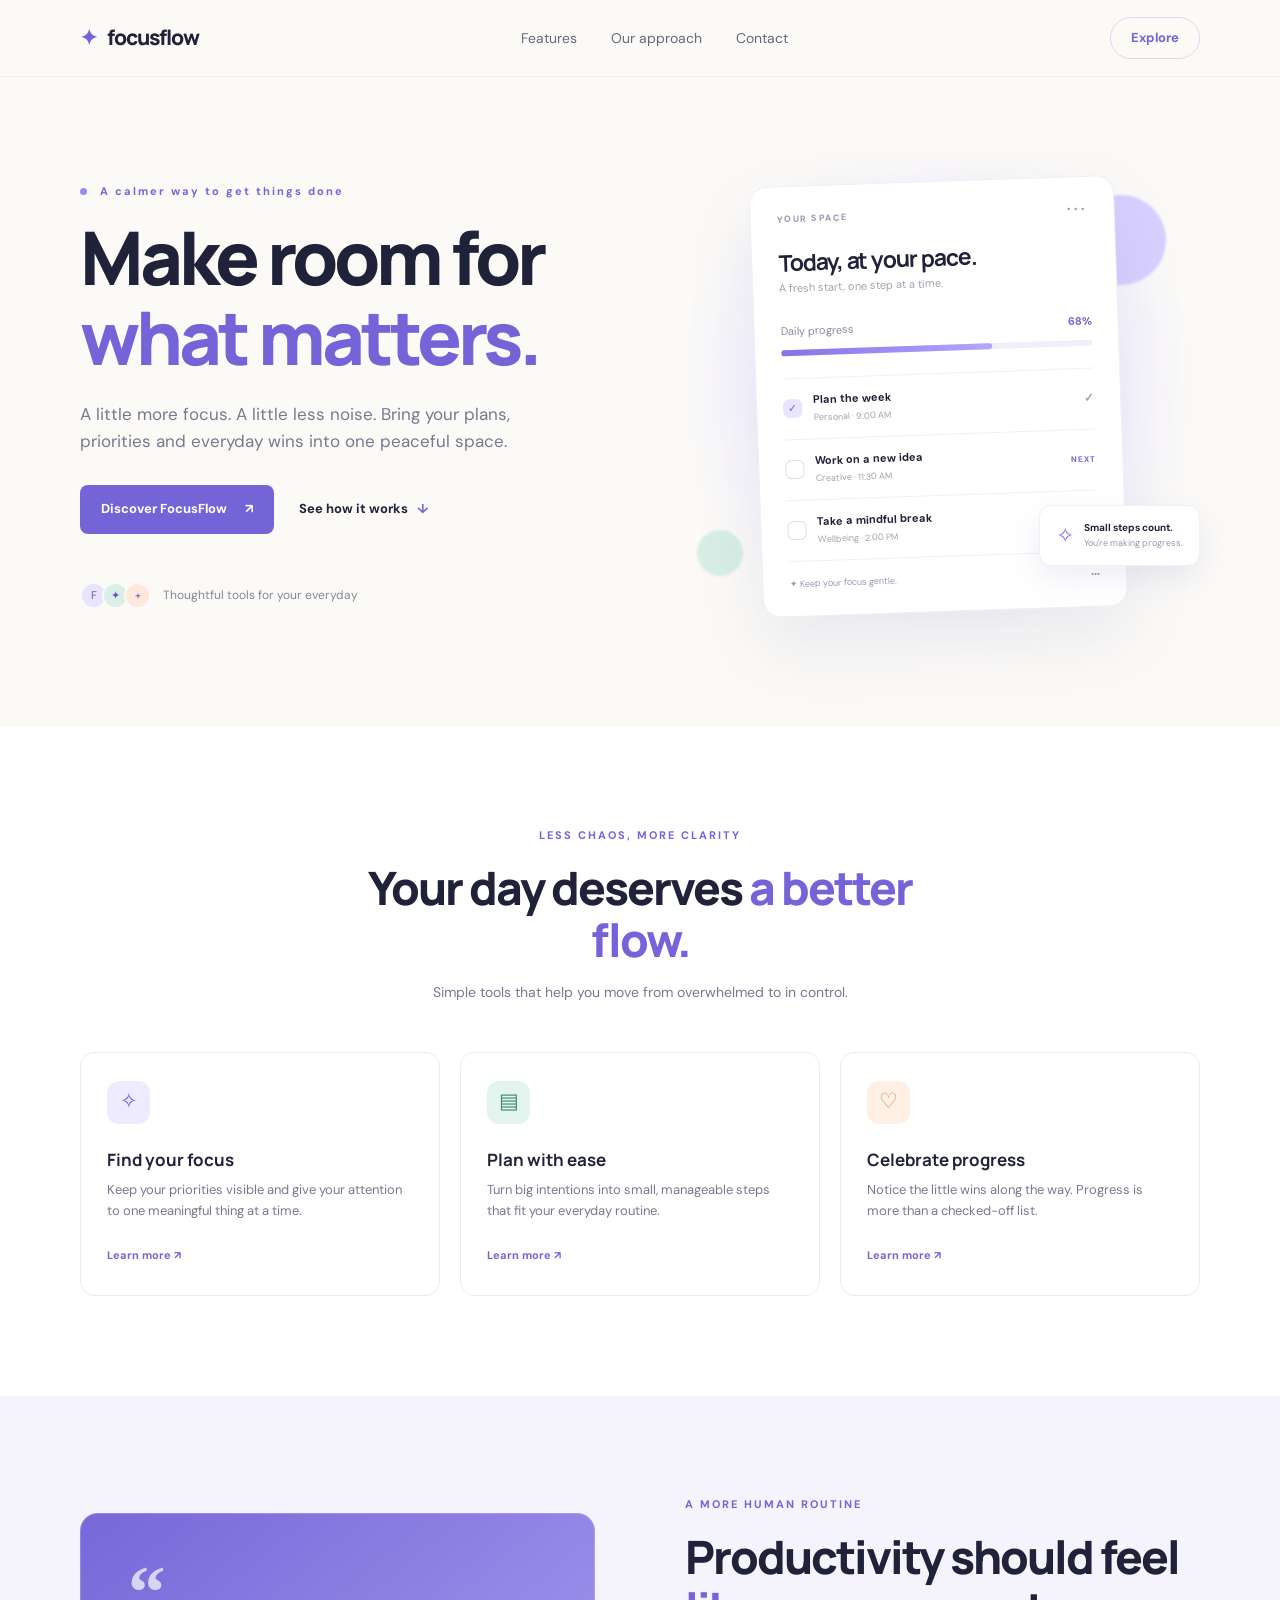
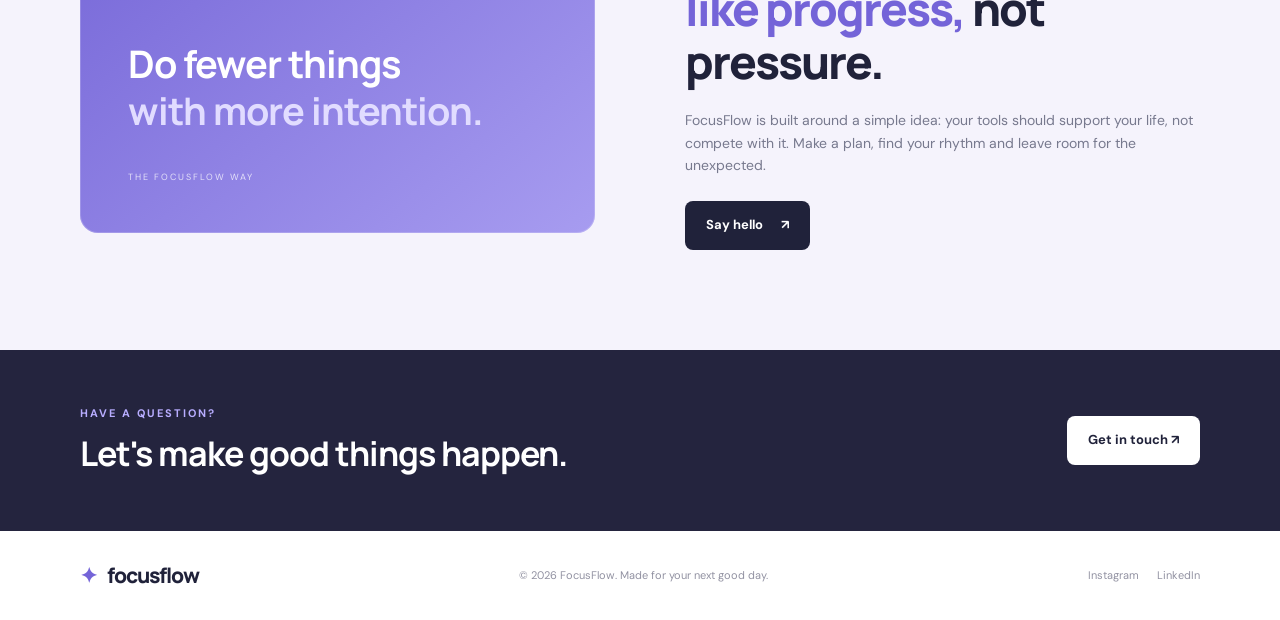
==== index.html @ 47a5d6d0 "Add files via upload" ====
<!DOCTYPE html>
<html lang="en">
<head>
  <meta charset="UTF-8">
  <meta name="viewport" content="width=device-width, initial-scale=1.0">
  <meta name="description" content="FocusFlow helps you plan your day with clarity.">
  <title>FocusFlow — Make room for what matters</title>
  <link rel="preconnect" href="https://fonts.googleapis.com">
  <link rel="preconnect" href="https://fonts.gstatic.com" crossorigin>
  <link href="https://fonts.googleapis.com/css2?family=DM+Sans:wght@400;500;600;700&family=Manrope:wght@500;600;700;800&display=swap" rel="stylesheet">
  <link rel="stylesheet" href="style.css">
</head>
<body>
  <header class="site-header">
    <nav class="nav container" aria-label="Main navigation">
      <a class="brand" href="#home"><span class="brand-mark">✦</span> focusflow</a>
      <div class="nav-links">
        <a href="#features">Features</a>
        <a href="#about">Our approach</a>
        <a href="#contact">Contact</a>
      </div>
      <a class="nav-cta" href="#features">Explore</a>
    </nav>
  </header>

  <main>
    <section class="hero container" id="home">
      <div class="hero-copy">
        <p class="eyebrow"><span class="eyebrow-dot"></span> A calmer way to get things done</p>
        <h1>Make room for <span>what matters.</span></h1>
        <p class="hero-text">A little more focus. A little less noise. Bring your plans, priorities and everyday wins into one peaceful space.</p>
        <div class="hero-actions">
          <a class="button button-primary" href="#features">Discover FocusFlow <span>↗</span></a>
          <a class="text-link" href="#about">See how it works <span>↓</span></a>
        </div>
        <div class="hero-note"><span class="avatar-stack"><i>F</i><i>✦</i><i>+</i></span><span>Thoughtful tools for your everyday</span></div>
      </div>
      <div class="hero-art" aria-label="Illustration of a daily planner interface">
        <div class="orb orb-one"></div><div class="orb orb-two"></div>
        <div class="planner-card">
          <div class="planner-top"><span>YOUR SPACE</span><span class="tiny-menu">•••</span></div>
          <h2>Today, at your pace.</h2>
          <p class="date">A fresh start, one step at a time.</p>
          <div class="progress-row"><span>Daily progress</span><strong>68%</strong></div>
          <div class="progress-track"><span></span></div>
          <div class="task done"><span class="check">✓</span><div><strong>Plan the week</strong><small>Personal · 9:00 AM</small></div><b>✓</b></div>
          <div class="task"><span class="check empty"></span><div><strong>Work on a new idea</strong><small>Creative · 11:30 AM</small></div><b class="task-tag">NEXT</b></div>
          <div class="task"><span class="check empty"></span><div><strong>Take a mindful break</strong><small>Wellbeing · 2:00 PM</small></div><b>↗</b></div>
          <div class="planner-footer"><span>✦ Keep your focus gentle.</span><span>•••</span></div>
        </div>
        <div class="floating-note"><span>✧</span><div><strong>Small steps count.</strong><small>You're making progress.</small></div></div>
      </div>
    </section>

    <section class="features section" id="features">
      <div class="container">
        <div class="section-heading">
          <p class="eyebrow">LESS CHAOS, MORE CLARITY</p>
          <h2>Your day deserves <span>a better flow.</span></h2>
          <p>Simple tools that help you move from overwhelmed to in control.</p>
        </div>
        <div class="feature-grid">
          <article class="feature-card"><div class="feature-icon lavender">✧</div><h3>Find your focus</h3><p>Keep your priorities visible and give your attention to one meaningful thing at a time.</p><a href="#about">Learn more ↗</a></article>
          <article class="feature-card"><div class="feature-icon mint">▤</div><h3>Plan with ease</h3><p>Turn big intentions into small, manageable steps that fit your everyday routine.</p><a href="#about">Learn more ↗</a></article>
          <article class="feature-card"><div class="feature-icon peach">♡</div><h3>Celebrate progress</h3><p>Notice the little wins along the way. Progress is more than a checked-off list.</p><a href="#about">Learn more ↗</a></article>
        </div>
      </div>
    </section>

    <section class="about-section section" id="about">
      <div class="container about-layout">
        <div class="about-visual"><div class="quote-mark">“</div><p>Do fewer things<br><em>with more intention.</em></p><span>THE FOCUSFLOW WAY</span></div>
        <div class="about-copy"><p class="eyebrow">A MORE HUMAN ROUTINE</p><h2>Productivity should feel <span>like progress,</span> not pressure.</h2><p>FocusFlow is built around a simple idea: your tools should support your life, not compete with it. Make a plan, find your rhythm and leave room for the unexpected.</p><a class="button button-dark" href="#contact">Say hello <span>↗</span></a></div>
      </div>
    </section>

    <section class="contact-strip" id="contact"><div class="container contact-inner"><div><p class="eyebrow">HAVE A QUESTION?</p><h2>Let's make good things happen.</h2></div><a class="button button-light" href="mailto:hello@example.com">Get in touch ↗</a></div></section>
  </main>

  <footer class="footer"><div class="container footer-inner"><a class="brand" href="#home"><span class="brand-mark">✦</span> focusflow</a><p>© 2026 FocusFlow. Made for your next good day.</p><div class="social-links"><a href="https://www.instagram.com/" target="_blank" rel="noreferrer">Instagram</a><a href="https://www.linkedin.com/" target="_blank" rel="noreferrer">LinkedIn</a></div></div></footer>
</body>
</html>
---- style.css ----
:root{--ink:#20223a;--muted:#77798e;--purple:#7464d8;--lavender:#eeeaff;--cream:#fbfaf7;--line:#ecebf1;--white:#fff}
*{box-sizing:border-box}html{scroll-behavior:smooth;scroll-padding-top:90px}body{margin:0;background:var(--cream);color:var(--ink);font-family:"DM Sans",sans-serif;line-height:1.6}a{color:inherit;text-decoration:none}.container{width:min(1120px,calc(100% - 48px));margin:auto}.site-header{position:sticky;top:0;z-index:10;background:rgba(251,250,247,.92);backdrop-filter:blur(14px);border-bottom:1px solid rgba(32,34,58,.06)}.nav{height:76px;display:flex;align-items:center;justify-content:space-between}.brand{font-family:Manrope,sans-serif;font-weight:800;font-size:21px;letter-spacing:-1px}.brand-mark{color:var(--purple);margin-right:7px}.nav-links{display:flex;gap:34px;color:#66687d;font-size:14px}.nav-links a:hover,.social-links a:hover{color:var(--purple)}.nav-cta{border:1px solid #dcd8f2;padding:10px 20px;border-radius:30px;color:var(--purple);font-size:13px;font-weight:700}.hero{min-height:650px;display:grid;grid-template-columns:1.03fr .97fr;align-items:center;gap:42px;padding-top:64px;padding-bottom:76px}.eyebrow{font-size:11px;font-weight:700;letter-spacing:2px;color:var(--purple);margin:0 0 17px}.eyebrow-dot{display:inline-block;width:7px;height:7px;background:#9b8ef0;border-radius:50%;margin-right:8px}.hero h1{font:800 clamp(46px,6vw,74px)/1.08 Manrope,sans-serif;letter-spacing:-4px;margin:0;max-width:590px}.hero h1 span,.section-heading h2 span,.about-copy h2 span{color:var(--purple)}.hero-text{max-width:480px;color:var(--muted);font-size:17px;margin:24px 0 30px}.hero-actions{display:flex;align-items:center;gap:25px;flex-wrap:wrap}.button{display:inline-flex;align-items:center;gap:18px;padding:14px 21px;border-radius:8px;font-size:13px;font-weight:700;transition:transform .2s,box-shadow .2s}.button:hover{transform:translateY(-2px);box-shadow:0 9px 22px #28204420}.button-primary{background:var(--purple);color:white}.text-link{font-size:13px;font-weight:700}.text-link span{color:var(--purple);margin-left:6px}.hero-note{display:flex;align-items:center;gap:12px;color:#85869a;font-size:12px;margin-top:48px}.avatar-stack{display:flex;padding-left:5px}.avatar-stack i{font-style:normal;width:27px;height:27px;border-radius:50%;display:grid;place-items:center;background:#e8e3ff;border:2px solid var(--cream);margin-left:-5px;color:#6556c6;font-size:11px}.avatar-stack i:nth-child(2){background:#d9f0e8}.avatar-stack i:nth-child(3){background:#ffe7d9}.hero-art{min-height:470px;display:grid;place-items:center;position:relative;background:radial-gradient(ellipse at 50% 48%,#eeeaff 0%,#f4f1ff 40%,transparent 72%)}.orb{position:absolute;border-radius:50%;filter:blur(1px)}.orb-one{width:90px;height:90px;background:#d8d0ff;top:34px;right:34px}.orb-two{width:46px;height:46px;background:#d7eee6;bottom:55px;left:20px}.planner-card{position:relative;width:min(365px,85%);padding:25px 26px;background:white;border:1px solid #f0eef8;border-radius:18px;box-shadow:0 28px 70px #5c51a51c;transform:rotate(-2deg)}.planner-top,.progress-row,.planner-footer{display:flex;justify-content:space-between;align-items:center}.planner-top{font-size:9px;font-weight:700;letter-spacing:1.5px;color:#9996ae}.tiny-menu{letter-spacing:3px}.planner-card h2{font:700 23px Manrope;margin:20px 0 2px;letter-spacing:-1px}.date{font-size:11px;color:#a0a0b0;margin:0 0 25px}.progress-row{font-size:11px;color:#89899c}.progress-row strong{color:var(--purple)}.progress-track{height:6px;background:#f0eff7;border-radius:9px;margin:9px 0 22px}.progress-track span{display:block;width:68%;height:100%;border-radius:9px;background:linear-gradient(90deg,#8374e6,#b1a7ff)}.task{display:flex;align-items:center;gap:11px;padding:13px 0;border-top:1px solid #f1f0f5}.task>div{flex:1}.task strong{display:block;font-size:11px}.task small{display:block;font-size:9px;color:#a2a1af;margin-top:2px}.task>b{font-size:12px;color:#a5a2b6}.check{width:19px;height:19px;border-radius:6px;background:#e9e5ff;color:#7464d8;display:grid;place-items:center;font-size:11px}.check.empty{background:#fff;border:1px solid #dedce9}.task-tag{font-size:8px!important;letter-spacing:1px;color:#7464d8!important}.planner-footer{border-top:1px solid #f1f0f5;padding-top:15px;color:#9996ae;font-size:9px}.floating-note{position:absolute;right:0;bottom:65px;background:white;border:1px solid #f0eef8;border-radius:12px;padding:12px 16px;display:flex;gap:10px;align-items:center;box-shadow:0 12px 30px #5c51a51a}.floating-note>span{font-size:22px;color:#8a7ce8}.floating-note strong,.floating-note small{display:block}.floating-note strong{font-size:10px}.floating-note small{font-size:9px;color:#9996ae}.section{padding:100px 0}.features{background:#fff}.section-heading{text-align:center;max-width:600px;margin:0 auto 48px}.section-heading h2,.about-copy h2{font:800 clamp(32px,4vw,46px)/1.15 Manrope;letter-spacing:-2px;margin:0 0 14px}.section-heading>p:last-child{color:var(--muted);font-size:14px}.feature-grid{display:grid;grid-template-columns:repeat(3,1fr);gap:20px}.feature-card{border:1px solid var(--line);border-radius:14px;padding:28px 26px;transition:transform .2s,box-shadow .2s}.feature-card:hover{transform:translateY(-5px);box-shadow:0 18px 35px #2920440d}.feature-icon{width:43px;height:43px;border-radius:12px;display:grid;place-items:center;font-size:21px;margin-bottom:24px}.lavender{background:#eeeaff;color:#7566d8}.mint{background:#e3f3ed;color:#438b70}.peach{background:#fff0e6;color:#ce8b5b}.feature-card h3{font:700 17px Manrope;margin:0 0 9px}.feature-card p{font-size:13px;color:var(--muted);margin:0 0 20px}.feature-card a{font-size:11px;font-weight:700;color:var(--purple)}.about-section{background:#f5f3fc}.about-layout{display:grid;grid-template-columns:1fr 1fr;gap:90px;align-items:center}.about-visual{min-height:320px;border-radius:18px;background:linear-gradient(140deg,#7768d8,#a79cf0);color:white;padding:48px;display:flex;flex-direction:column;justify-content:center;box-shadow:inset 0 0 0 1px #ffffff30}.quote-mark{font:700 75px Georgia;line-height:.8;opacity:.7}.about-visual p{font:700 clamp(27px,3vw,38px)/1.25 Manrope;letter-spacing:-1px;margin:18px 0 35px}.about-visual em{font-style:normal;color:#e1dcff}.about-visual>span{font-size:9px;letter-spacing:2px;opacity:.75}.about-copy>p:not(.eyebrow){color:var(--muted);font-size:14px;margin:20px 0 25px}.button-dark{background:var(--ink);color:white}.contact-strip{background:#24243e;color:white;padding:55px 0}.contact-inner{display:flex;align-items:center;justify-content:space-between;gap:20px}.contact-inner .eyebrow{color:#b8adff;margin-bottom:7px}.contact-inner h2{font:700 clamp(25px,3vw,34px) Manrope;margin:0;letter-spacing:-1px}.button-light{background:white;color:var(--ink)}.footer{padding:25px 0;background:#fff}.footer-inner{display:flex;align-items:center;justify-content:space-between;gap:18px}.footer p,.social-links{font-size:11px;color:#9292a2}.social-links{display:flex;gap:18px}
@media(max-width:800px){.hero{grid-template-columns:1fr;padding-top:70px;gap:20px}.hero-copy{max-width:650px}.hero-art{min-height:440px}.about-layout{gap:35px}.feature-grid{gap:13px}.feature-card{padding:23px 18px}}
@media(max-width:600px){.container{width:min(100% - 34px,1120px)}.nav{height:68px}.nav-links{gap:13px;font-size:11px}.nav-cta{display:none}.brand{font-size:18px}.hero{padding-top:55px;padding-bottom:50px;min-height:auto}.hero h1{font-size:49px;letter-spacing:-2.8px}.hero-text{font-size:15px}.hero-art{min-height:390px}.planner-card{padding:21px;width:min(340px,88%)}.floating-note{right:-2px;bottom:35px}.section{padding:70px 0}.section-heading{margin-bottom:32px}.feature-grid{grid-template-columns:1fr}.feature-card{padding:24px}.about-layout{grid-template-columns:1fr;gap:35px}.about-visual{min-height:270px;padding:35px}.contact-inner{align-items:flex-start;flex-direction:column}.footer-inner{flex-wrap:wrap}.footer p{order:3;width:100%;margin:0}.social-links{gap:12px}}
@media(max-width:370px){.nav-links{gap:9px;font-size:10px}.hero h1{font-size:43px}.hero-actions{gap:15px}.button{padding:12px 15px}}
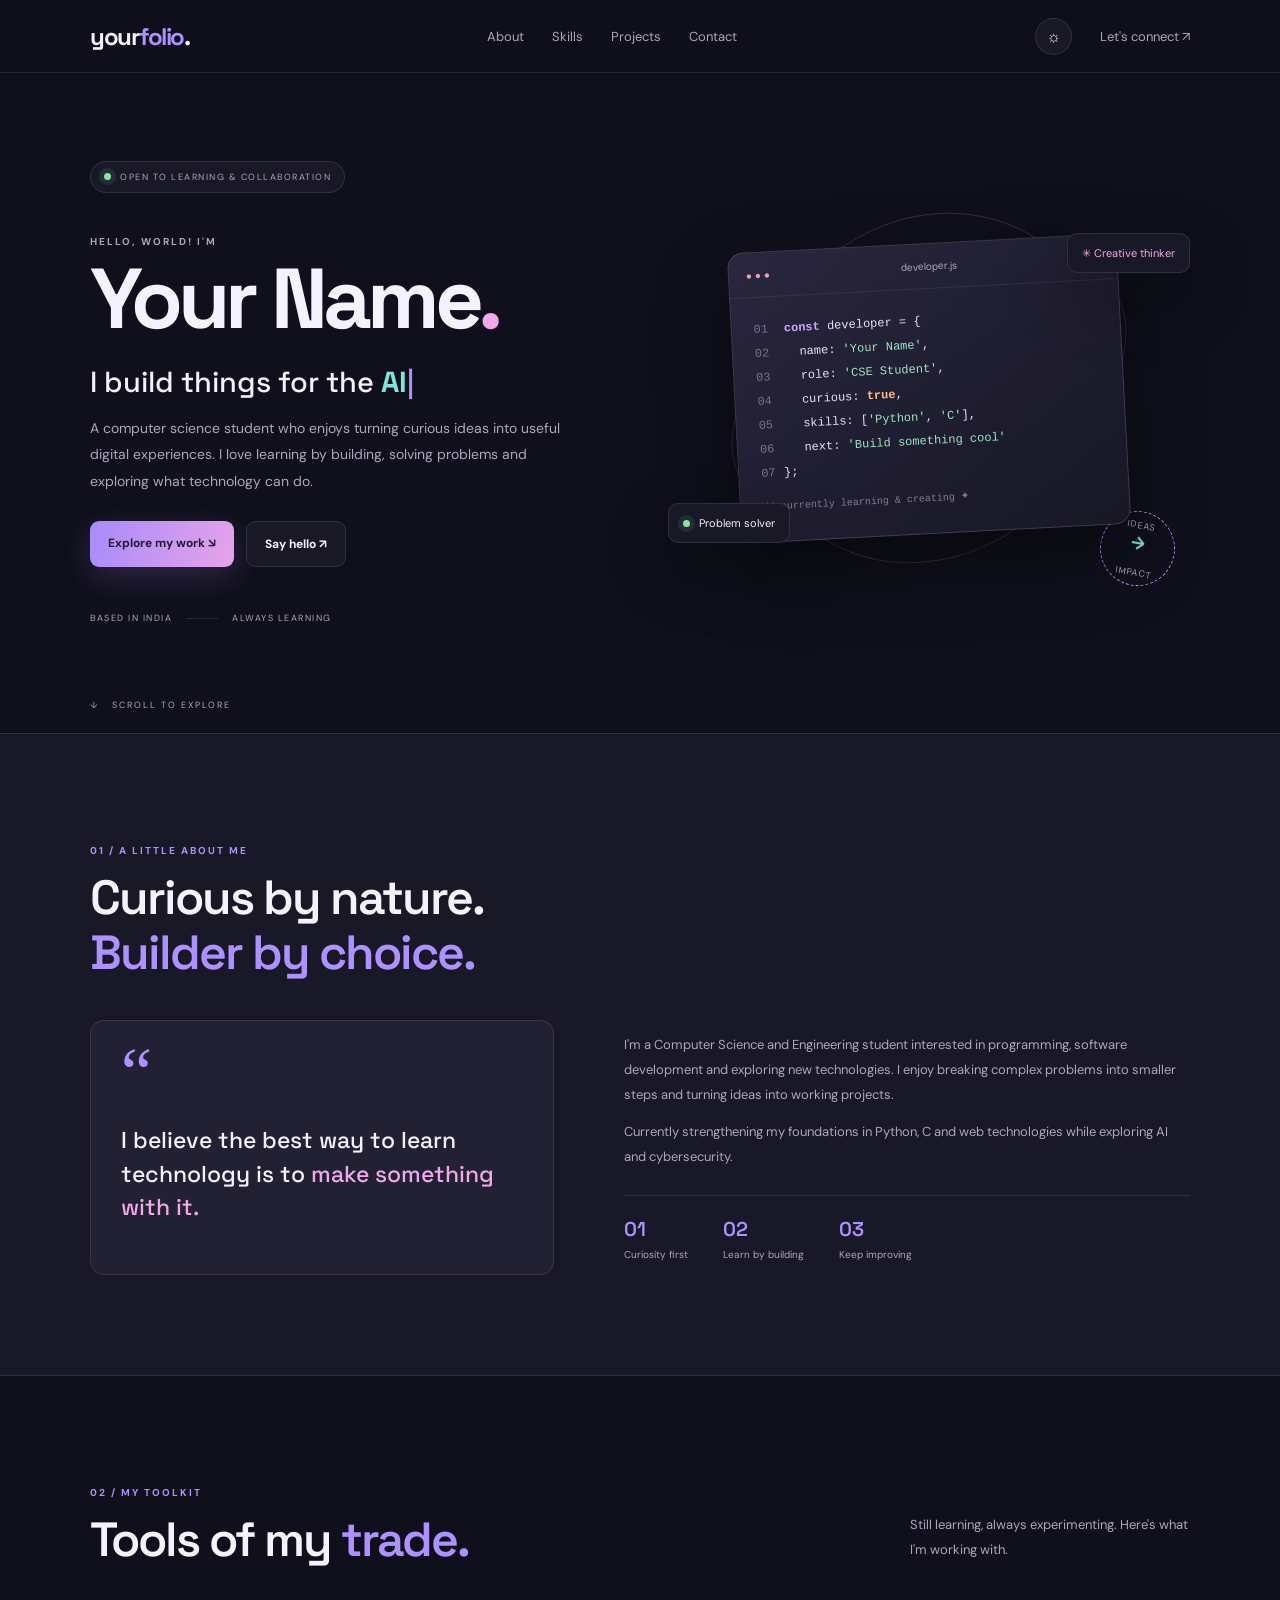
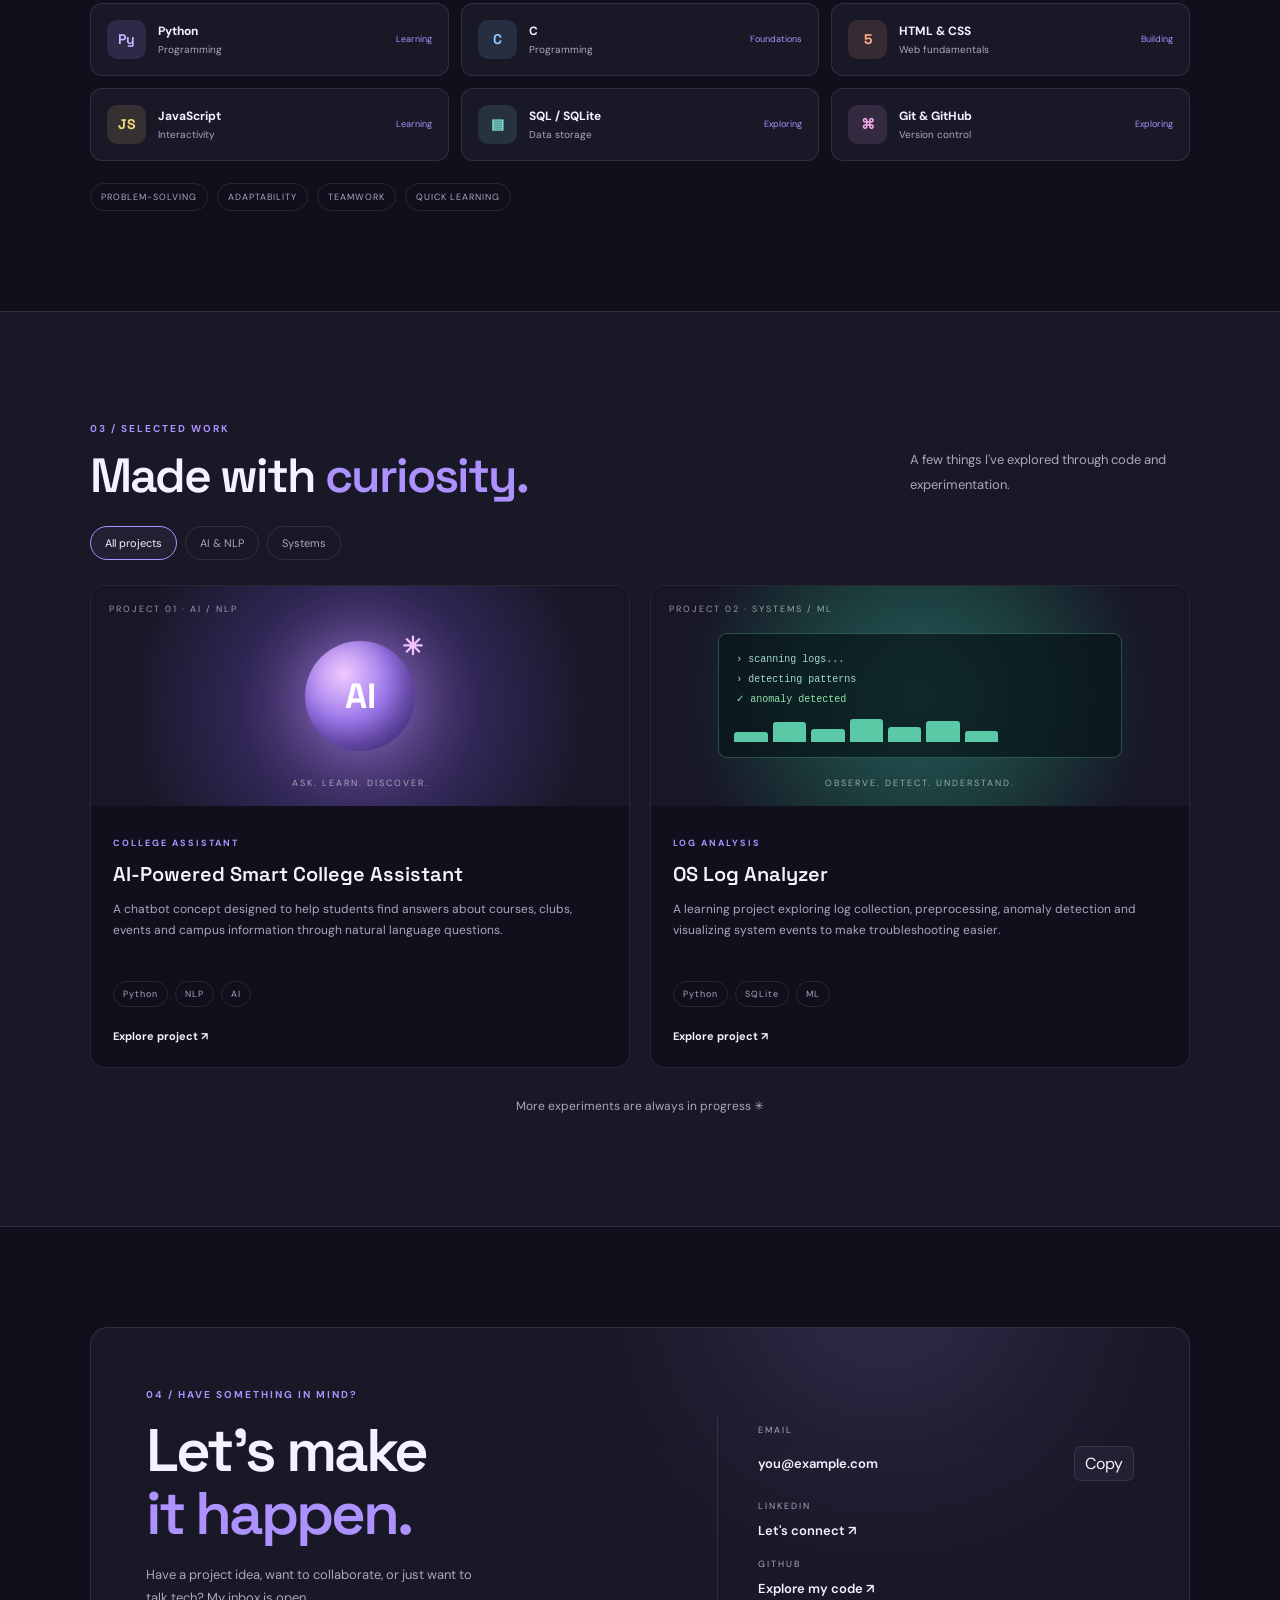
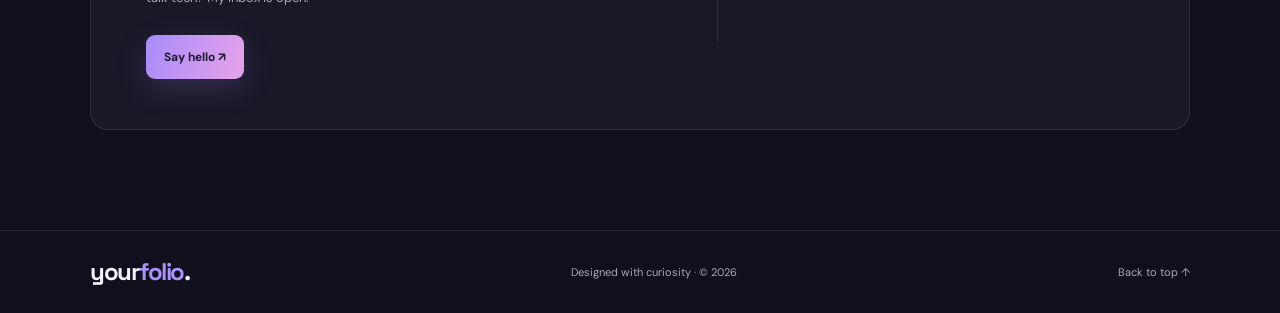
==== commit fec35227: "Add files via upload" ====
--- a/index.html
+++ b/index.html
@@ -1,82 +1,64 @@
-<!DOCTYPE html>
+<!doctype html>
 <html lang="en">
 <head>
-  <meta charset="UTF-8">
-  <meta name="viewport" content="width=device-width, initial-scale=1.0">
-  <meta name="description" content="FocusFlow helps you plan your day with clarity.">
-  <title>FocusFlow — Make room for what matters</title>
-  <link rel="preconnect" href="https://fonts.googleapis.com">
-  <link rel="preconnect" href="https://fonts.gstatic.com" crossorigin>
-  <link href="https://fonts.googleapis.com/css2?family=DM+Sans:wght@400;500;600;700&family=Manrope:wght@500;600;700;800&display=swap" rel="stylesheet">
-  <link rel="stylesheet" href="style.css">
+<meta charset="utf-8"><meta name="viewport" content="width=device-width,initial-scale=1">
+<meta name="description" content="Personal portfolio of a computer science student">
+<title>Your Name | Portfolio</title>
+<link rel="preconnect" href="https://fonts.googleapis.com"><link rel="preconnect" href="https://fonts.gstatic.com" crossorigin>
+<link href="https://fonts.googleapis.com/css2?family=DM+Sans:wght@400;500;600;700&family=Space+Grotesk:wght@400;500;600;700&display=swap" rel="stylesheet">
+<link rel="stylesheet" href="style.css"><script src="script.js" defer></script>
 </head>
 <body>
-  <header class="site-header">
-    <nav class="nav container" aria-label="Main navigation">
-      <a class="brand" href="#home"><span class="brand-mark">✦</span> focusflow</a>
-      <div class="nav-links">
-        <a href="#features">Features</a>
-        <a href="#about">Our approach</a>
-        <a href="#contact">Contact</a>
-      </div>
-      <a class="nav-cta" href="#features">Explore</a>
-    </nav>
-  </header>
+<div class="progress" id="progress"></div>
+<header><nav class="nav wrap"><a class="logo" href="#home">your<span>folio</span>.</a>
+<button class="menu" id="menu" aria-label="Toggle navigation">☰</button>
+<div class="links" id="links"><a href="#about">About</a><a href="#skills">Skills</a><a href="#projects">Projects</a><a href="#contact">Contact</a></div>
+<div class="nav-right"><button id="theme" class="theme" aria-label="Toggle theme">☼</button><a class="nav-cta" href="#contact">Let's connect ↗</a></div></nav></header>
+<main>
+<section class="hero wrap" id="home"><div class="hero-copy reveal">
+<p class="pill"><i></i> OPEN TO LEARNING & COLLABORATION</p><p class="hello">HELLO, WORLD! I'M</p>
+<h1>Your Name<span>.</span></h1><h2>I build things for the <b id="typed">web</b><em>|</em></h2>
+<p class="intro">A computer science student who enjoys turning curious ideas into useful digital experiences. I love learning by building, solving problems and exploring what technology can do.</p>
+<div class="actions"><a class="btn primary" href="#projects">Explore my work ↘</a><a class="btn secondary" href="#contact">Say hello ↗</a></div>
+<div class="meta">BASED IN INDIA <i></i> ALWAYS LEARNING</div></div>
+<div class="visual reveal"><div class="orbit one"></div><div class="orbit two"></div><div class="code"><div class="code-head"><span>● ● ●</span> developer.js <span>•••</span></div>
+<pre><span>01</span> <b>const</b> developer = {
+<span>02</span>   name: <i>'Your Name'</i>,
+<span>03</span>   role: <i>'CSE Student'</i>,
+<span>04</span>   curious: <strong>true</strong>,
+<span>05</span>   skills: [<i>'Python'</i>, <i>'C'</i>],
+<span>06</span>   next: <i>'Build something cool'</i>
+<span>07</span>};</pre><small>// currently learning & creating ✦</small></div>
+<div class="float f1">✳ Creative thinker</div><div class="float f2"><i></i> Problem solver</div><div class="stamp">IDEAS<br><b>→</b><br>IMPACT</div></div>
+<a class="scroll" href="#about">↓ &nbsp; SCROLL TO EXPLORE</a></section>
 
-  <main>
-    <section class="hero container" id="home">
-      <div class="hero-copy">
-        <p class="eyebrow"><span class="eyebrow-dot"></span> A calmer way to get things done</p>
-        <h1>Make room for <span>what matters.</span></h1>
-        <p class="hero-text">A little more focus. A little less noise. Bring your plans, priorities and everyday wins into one peaceful space.</p>
-        <div class="hero-actions">
-          <a class="button button-primary" href="#features">Discover FocusFlow <span>↗</span></a>
-          <a class="text-link" href="#about">See how it works <span>↓</span></a>
-        </div>
-        <div class="hero-note"><span class="avatar-stack"><i>F</i><i>✦</i><i>+</i></span><span>Thoughtful tools for your everyday</span></div>
-      </div>
-      <div class="hero-art" aria-label="Illustration of a daily planner interface">
-        <div class="orb orb-one"></div><div class="orb orb-two"></div>
-        <div class="planner-card">
-          <div class="planner-top"><span>YOUR SPACE</span><span class="tiny-menu">•••</span></div>
-          <h2>Today, at your pace.</h2>
-          <p class="date">A fresh start, one step at a time.</p>
-          <div class="progress-row"><span>Daily progress</span><strong>68%</strong></div>
-          <div class="progress-track"><span></span></div>
-          <div class="task done"><span class="check">✓</span><div><strong>Plan the week</strong><small>Personal · 9:00 AM</small></div><b>✓</b></div>
-          <div class="task"><span class="check empty"></span><div><strong>Work on a new idea</strong><small>Creative · 11:30 AM</small></div><b class="task-tag">NEXT</b></div>
-          <div class="task"><span class="check empty"></span><div><strong>Take a mindful break</strong><small>Wellbeing · 2:00 PM</small></div><b>↗</b></div>
-          <div class="planner-footer"><span>✦ Keep your focus gentle.</span><span>•••</span></div>
-        </div>
-        <div class="floating-note"><span>✧</span><div><strong>Small steps count.</strong><small>You're making progress.</small></div></div>
-      </div>
-    </section>
+<section class="section about" id="about"><div class="wrap"><p class="eyebrow reveal">01 / A LITTLE ABOUT ME</p><h2 class="section-title reveal">Curious by nature.<br><span>Builder by choice.</span></h2>
+<div class="about-grid"><div class="quote reveal"><b>“</b><p>I believe the best way to learn technology is to <span>make something with it.</span></p></div>
+<div class="about-text reveal"><p>I'm a Computer Science and Engineering student interested in programming, software development and exploring new technologies. I enjoy breaking complex problems into smaller steps and turning ideas into working projects.</p>
+<p>Currently strengthening my foundations in Python, C and web technologies while exploring AI and cybersecurity.</p>
+<div class="facts"><div><b>01</b><small>Curiosity first</small></div><div><b>02</b><small>Learn by building</small></div><div><b>03</b><small>Keep improving</small></div></div></div></div></div></section>
 
-    <section class="features section" id="features">
-      <div class="container">
-        <div class="section-heading">
-          <p class="eyebrow">LESS CHAOS, MORE CLARITY</p>
-          <h2>Your day deserves <span>a better flow.</span></h2>
-          <p>Simple tools that help you move from overwhelmed to in control.</p>
-        </div>
-        <div class="feature-grid">
-          <article class="feature-card"><div class="feature-icon lavender">✧</div><h3>Find your focus</h3><p>Keep your priorities visible and give your attention to one meaningful thing at a time.</p><a href="#about">Learn more ↗</a></article>
-          <article class="feature-card"><div class="feature-icon mint">▤</div><h3>Plan with ease</h3><p>Turn big intentions into small, manageable steps that fit your everyday routine.</p><a href="#about">Learn more ↗</a></article>
-          <article class="feature-card"><div class="feature-icon peach">♡</div><h3>Celebrate progress</h3><p>Notice the little wins along the way. Progress is more than a checked-off list.</p><a href="#about">Learn more ↗</a></article>
-        </div>
-      </div>
-    </section>
+<section class="section" id="skills"><div class="wrap"><div class="heading-row reveal"><div><p class="eyebrow">02 / MY TOOLKIT</p><h2 class="section-title">Tools of my <span>trade.</span></h2></div><p>Still learning, always experimenting. Here's what I'm working with.</p></div>
+<div class="skills reveal">
+<div class="skill"><b class="sicon">Py</b><div><strong>Python</strong><small>Programming</small></div><label>Learning</label></div>
+<div class="skill"><b class="sicon blue">C</b><div><strong>C</strong><small>Programming</small></div><label>Foundations</label></div>
+<div class="skill"><b class="sicon orange">5</b><div><strong>HTML & CSS</strong><small>Web fundamentals</small></div><label>Building</label></div>
+<div class="skill"><b class="sicon yellow">JS</b><div><strong>JavaScript</strong><small>Interactivity</small></div><label>Learning</label></div>
+<div class="skill"><b class="sicon green">▤</b><div><strong>SQL / SQLite</strong><small>Data storage</small></div><label>Exploring</label></div>
+<div class="skill"><b class="sicon pink">⌘</b><div><strong>Git & GitHub</strong><small>Version control</small></div><label>Exploring</label></div></div>
+<div class="soft reveal"><span>PROBLEM-SOLVING</span><span>ADAPTABILITY</span><span>TEAMWORK</span><span>QUICK LEARNING</span></div></div></section>
 
-    <section class="about-section section" id="about">
-      <div class="container about-layout">
-        <div class="about-visual"><div class="quote-mark">“</div><p>Do fewer things<br><em>with more intention.</em></p><span>THE FOCUSFLOW WAY</span></div>
-        <div class="about-copy"><p class="eyebrow">A MORE HUMAN ROUTINE</p><h2>Productivity should feel <span>like progress,</span> not pressure.</h2><p>FocusFlow is built around a simple idea: your tools should support your life, not compete with it. Make a plan, find your rhythm and leave room for the unexpected.</p><a class="button button-dark" href="#contact">Say hello <span>↗</span></a></div>
-      </div>
-    </section>
+<section class="section projects" id="projects"><div class="wrap"><div class="heading-row reveal"><div><p class="eyebrow">03 / SELECTED WORK</p><h2 class="section-title">Made with <span>curiosity.</span></h2></div><p>A few things I've explored through code and experimentation.</p></div>
+<div class="filters reveal"><button class="active" data-filter="all">All projects</button><button data-filter="ai">AI & NLP</button><button data-filter="systems">Systems</button></div>
+<div class="project-grid">
+<article class="project reveal" data-kind="ai"><div class="art ai-art"><small>PROJECT 01 · AI / NLP</small><div class="orb">AI<sup>✳</sup></div><label>ASK. LEARN. DISCOVER.</label></div><div class="project-body"><p class="eyebrow">COLLEGE ASSISTANT</p><h3>AI-Powered Smart College Assistant</h3><p>A chatbot concept designed to help students find answers about courses, clubs, events and campus information through natural language questions.</p><div class="tags"><span>Python</span><span>NLP</span><span>AI</span></div><button class="details" data-project="college">Explore project ↗</button></div></article>
+<article class="project reveal" data-kind="systems"><div class="art sys-art"><small>PROJECT 02 · SYSTEMS / ML</small><div class="terminal"><p>› scanning logs...</p><p>› detecting patterns</p><p class="success">✓ anomaly detected</p><div class="bars"><i></i><i></i><i></i><i></i><i></i><i></i><i></i></div></div><label>OBSERVE. DETECT. UNDERSTAND.</label></div><div class="project-body"><p class="eyebrow">LOG ANALYSIS</p><h3>OS Log Analyzer</h3><p>A learning project exploring log collection, preprocessing, anomaly detection and visualizing system events to make troubleshooting easier.</p><div class="tags"><span>Python</span><span>SQLite</span><span>ML</span></div><button class="details" data-project="logs">Explore project ↗</button></div></article>
+</div><p class="project-note reveal">More experiments are always in progress ✳</p></div></section>
 
-    <section class="contact-strip" id="contact"><div class="container contact-inner"><div><p class="eyebrow">HAVE A QUESTION?</p><h2>Let's make good things happen.</h2></div><a class="button button-light" href="mailto:hello@example.com">Get in touch ↗</a></div></section>
-  </main>
-
-  <footer class="footer"><div class="container footer-inner"><a class="brand" href="#home"><span class="brand-mark">✦</span> focusflow</a><p>© 2026 FocusFlow. Made for your next good day.</p><div class="social-links"><a href="https://www.instagram.com/" target="_blank" rel="noreferrer">Instagram</a><a href="https://www.linkedin.com/" target="_blank" rel="noreferrer">LinkedIn</a></div></div></footer>
-</body>
-</html>
+<section class="section" id="contact"><div class="wrap contact reveal"><div><p class="eyebrow">04 / HAVE SOMETHING IN MIND?</p><h2>Let's make<br><span>it happen.</span></h2><p>Have a project idea, want to collaborate, or just want to talk tech? My inbox is open.</p><a class="btn primary" href="mailto:you@example.com">Say hello ↗</a></div>
+<div class="contact-links"><small>EMAIL</small><div class="email-row"><a id="email" href="mailto:you@example.com">you@example.com</a><button id="copy">Copy</button></div><small>LINKEDIN</small><a href="https://www.linkedin.com/" target="_blank" rel="noreferrer">Let's connect ↗</a><small>GITHUB</small><a href="https://github.com/" target="_blank" rel="noreferrer">Explore my code ↗</a><p id="feedback" aria-live="polite"></p></div></div></section>
+</main>
+<footer><div class="wrap foot"><a class="logo" href="#home">your<span>folio</span>.</a><p>Designed with curiosity · © <span id="year"></span></p><a href="#home">Back to top ↑</a></div></footer>
+<div class="modal" id="modal" aria-hidden="true"><div class="shade" data-close></div><div class="modal-box" role="dialog" aria-modal="true" aria-labelledby="modalTitle"><button class="close" id="close" aria-label="Close">×</button><p class="eyebrow" id="modalType"></p><h2 id="modalTitle"></h2><p id="modalDesc"></p><div id="modalTags" class="tags"></div><small>Update this section with your real repository link when ready.</small></div></div>
+<button class="top" id="top" aria-label="Back to top">↑</button>
+</body></html>
--- a/style.css
+++ b/style.css
@@ -1,5 +1,5 @@
-:root{--ink:#20223a;--muted:#77798e;--purple:#7464d8;--lavender:#eeeaff;--cream:#fbfaf7;--line:#ecebf1;--white:#fff}
-*{box-sizing:border-box}html{scroll-behavior:smooth;scroll-padding-top:90px}body{margin:0;background:var(--cream);color:var(--ink);font-family:"DM Sans",sans-serif;line-height:1.6}a{color:inherit;text-decoration:none}.container{width:min(1120px,calc(100% - 48px));margin:auto}.site-header{position:sticky;top:0;z-index:10;background:rgba(251,250,247,.92);backdrop-filter:blur(14px);border-bottom:1px solid rgba(32,34,58,.06)}.nav{height:76px;display:flex;align-items:center;justify-content:space-between}.brand{font-family:Manrope,sans-serif;font-weight:800;font-size:21px;letter-spacing:-1px}.brand-mark{color:var(--purple);margin-right:7px}.nav-links{display:flex;gap:34px;color:#66687d;font-size:14px}.nav-links a:hover,.social-links a:hover{color:var(--purple)}.nav-cta{border:1px solid #dcd8f2;padding:10px 20px;border-radius:30px;color:var(--purple);font-size:13px;font-weight:700}.hero{min-height:650px;display:grid;grid-template-columns:1.03fr .97fr;align-items:center;gap:42px;padding-top:64px;padding-bottom:76px}.eyebrow{font-size:11px;font-weight:700;letter-spacing:2px;color:var(--purple);margin:0 0 17px}.eyebrow-dot{display:inline-block;width:7px;height:7px;background:#9b8ef0;border-radius:50%;margin-right:8px}.hero h1{font:800 clamp(46px,6vw,74px)/1.08 Manrope,sans-serif;letter-spacing:-4px;margin:0;max-width:590px}.hero h1 span,.section-heading h2 span,.about-copy h2 span{color:var(--purple)}.hero-text{max-width:480px;color:var(--muted);font-size:17px;margin:24px 0 30px}.hero-actions{display:flex;align-items:center;gap:25px;flex-wrap:wrap}.button{display:inline-flex;align-items:center;gap:18px;padding:14px 21px;border-radius:8px;font-size:13px;font-weight:700;transition:transform .2s,box-shadow .2s}.button:hover{transform:translateY(-2px);box-shadow:0 9px 22px #28204420}.button-primary{background:var(--purple);color:white}.text-link{font-size:13px;font-weight:700}.text-link span{color:var(--purple);margin-left:6px}.hero-note{display:flex;align-items:center;gap:12px;color:#85869a;font-size:12px;margin-top:48px}.avatar-stack{display:flex;padding-left:5px}.avatar-stack i{font-style:normal;width:27px;height:27px;border-radius:50%;display:grid;place-items:center;background:#e8e3ff;border:2px solid var(--cream);margin-left:-5px;color:#6556c6;font-size:11px}.avatar-stack i:nth-child(2){background:#d9f0e8}.avatar-stack i:nth-child(3){background:#ffe7d9}.hero-art{min-height:470px;display:grid;place-items:center;position:relative;background:radial-gradient(ellipse at 50% 48%,#eeeaff 0%,#f4f1ff 40%,transparent 72%)}.orb{position:absolute;border-radius:50%;filter:blur(1px)}.orb-one{width:90px;height:90px;background:#d8d0ff;top:34px;right:34px}.orb-two{width:46px;height:46px;background:#d7eee6;bottom:55px;left:20px}.planner-card{position:relative;width:min(365px,85%);padding:25px 26px;background:white;border:1px solid #f0eef8;border-radius:18px;box-shadow:0 28px 70px #5c51a51c;transform:rotate(-2deg)}.planner-top,.progress-row,.planner-footer{display:flex;justify-content:space-between;align-items:center}.planner-top{font-size:9px;font-weight:700;letter-spacing:1.5px;color:#9996ae}.tiny-menu{letter-spacing:3px}.planner-card h2{font:700 23px Manrope;margin:20px 0 2px;letter-spacing:-1px}.date{font-size:11px;color:#a0a0b0;margin:0 0 25px}.progress-row{font-size:11px;color:#89899c}.progress-row strong{color:var(--purple)}.progress-track{height:6px;background:#f0eff7;border-radius:9px;margin:9px 0 22px}.progress-track span{display:block;width:68%;height:100%;border-radius:9px;background:linear-gradient(90deg,#8374e6,#b1a7ff)}.task{display:flex;align-items:center;gap:11px;padding:13px 0;border-top:1px solid #f1f0f5}.task>div{flex:1}.task strong{display:block;font-size:11px}.task small{display:block;font-size:9px;color:#a2a1af;margin-top:2px}.task>b{font-size:12px;color:#a5a2b6}.check{width:19px;height:19px;border-radius:6px;background:#e9e5ff;color:#7464d8;display:grid;place-items:center;font-size:11px}.check.empty{background:#fff;border:1px solid #dedce9}.task-tag{font-size:8px!important;letter-spacing:1px;color:#7464d8!important}.planner-footer{border-top:1px solid #f1f0f5;padding-top:15px;color:#9996ae;font-size:9px}.floating-note{position:absolute;right:0;bottom:65px;background:white;border:1px solid #f0eef8;border-radius:12px;padding:12px 16px;display:flex;gap:10px;align-items:center;box-shadow:0 12px 30px #5c51a51a}.floating-note>span{font-size:22px;color:#8a7ce8}.floating-note strong,.floating-note small{display:block}.floating-note strong{font-size:10px}.floating-note small{font-size:9px;color:#9996ae}.section{padding:100px 0}.features{background:#fff}.section-heading{text-align:center;max-width:600px;margin:0 auto 48px}.section-heading h2,.about-copy h2{font:800 clamp(32px,4vw,46px)/1.15 Manrope;letter-spacing:-2px;margin:0 0 14px}.section-heading>p:last-child{color:var(--muted);font-size:14px}.feature-grid{display:grid;grid-template-columns:repeat(3,1fr);gap:20px}.feature-card{border:1px solid var(--line);border-radius:14px;padding:28px 26px;transition:transform .2s,box-shadow .2s}.feature-card:hover{transform:translateY(-5px);box-shadow:0 18px 35px #2920440d}.feature-icon{width:43px;height:43px;border-radius:12px;display:grid;place-items:center;font-size:21px;margin-bottom:24px}.lavender{background:#eeeaff;color:#7566d8}.mint{background:#e3f3ed;color:#438b70}.peach{background:#fff0e6;color:#ce8b5b}.feature-card h3{font:700 17px Manrope;margin:0 0 9px}.feature-card p{font-size:13px;color:var(--muted);margin:0 0 20px}.feature-card a{font-size:11px;font-weight:700;color:var(--purple)}.about-section{background:#f5f3fc}.about-layout{display:grid;grid-template-columns:1fr 1fr;gap:90px;align-items:center}.about-visual{min-height:320px;border-radius:18px;background:linear-gradient(140deg,#7768d8,#a79cf0);color:white;padding:48px;display:flex;flex-direction:column;justify-content:center;box-shadow:inset 0 0 0 1px #ffffff30}.quote-mark{font:700 75px Georgia;line-height:.8;opacity:.7}.about-visual p{font:700 clamp(27px,3vw,38px)/1.25 Manrope;letter-spacing:-1px;margin:18px 0 35px}.about-visual em{font-style:normal;color:#e1dcff}.about-visual>span{font-size:9px;letter-spacing:2px;opacity:.75}.about-copy>p:not(.eyebrow){color:var(--muted);font-size:14px;margin:20px 0 25px}.button-dark{background:var(--ink);color:white}.contact-strip{background:#24243e;color:white;padding:55px 0}.contact-inner{display:flex;align-items:center;justify-content:space-between;gap:20px}.contact-inner .eyebrow{color:#b8adff;margin-bottom:7px}.contact-inner h2{font:700 clamp(25px,3vw,34px) Manrope;margin:0;letter-spacing:-1px}.button-light{background:white;color:var(--ink)}.footer{padding:25px 0;background:#fff}.footer-inner{display:flex;align-items:center;justify-content:space-between;gap:18px}.footer p,.social-links{font-size:11px;color:#9292a2}.social-links{display:flex;gap:18px}
-@media(max-width:800px){.hero{grid-template-columns:1fr;padding-top:70px;gap:20px}.hero-copy{max-width:650px}.hero-art{min-height:440px}.about-layout{gap:35px}.feature-grid{gap:13px}.feature-card{padding:23px 18px}}
-@media(max-width:600px){.container{width:min(100% - 34px,1120px)}.nav{height:68px}.nav-links{gap:13px;font-size:11px}.nav-cta{display:none}.brand{font-size:18px}.hero{padding-top:55px;padding-bottom:50px;min-height:auto}.hero h1{font-size:49px;letter-spacing:-2.8px}.hero-text{font-size:15px}.hero-art{min-height:390px}.planner-card{padding:21px;width:min(340px,88%)}.floating-note{right:-2px;bottom:35px}.section{padding:70px 0}.section-heading{margin-bottom:32px}.feature-grid{grid-template-columns:1fr}.feature-card{padding:24px}.about-layout{grid-template-columns:1fr;gap:35px}.about-visual{min-height:270px;padding:35px}.contact-inner{align-items:flex-start;flex-direction:column}.footer-inner{flex-wrap:wrap}.footer p{order:3;width:100%;margin:0}.social-links{gap:12px}}
-@media(max-width:370px){.nav-links{gap:9px;font-size:10px}.hero h1{font-size:43px}.hero-actions{gap:15px}.button{padding:12px 15px}}
+@import url('https://fonts.googleapis.com/css2?family=DM+Sans:wght@400;500;600;700&family=Space+Grotesk:wght@400;500;600;700&display=swap');
+:root{--bg:#10101c;--surface:#191827;--surface2:#222033;--text:#f5f2ff;--muted:#aaa7bd;--line:#ffffff19;--purple:#ad91ff;--pink:#f0a9e8;--cyan:#80e5d8;--shadow:0 25px 65px #0005}*{box-sizing:border-box}html{scroll-behavior:smooth;scroll-padding-top:85px}body{margin:0;background:var(--bg);color:var(--text);font-family:'DM Sans',sans-serif;transition:.3s}body.light{--bg:#f7f5fc;--surface:#fff;--surface2:#efedf7;--text:#211d32;--muted:#6e6980;--line:#251c401c;--shadow:0 25px 65px #34245b18}a{color:inherit;text-decoration:none}button{font:inherit;cursor:pointer}.wrap{width:min(1100px,calc(100% - 42px));margin:auto}.progress{position:fixed;top:0;left:0;height:3px;width:0;background:linear-gradient(90deg,var(--purple),var(--pink),var(--cyan));z-index:99}header{position:sticky;top:0;z-index:20;background:color-mix(in srgb,var(--bg) 86%,transparent);backdrop-filter:blur(16px);border-bottom:1px solid var(--line)}.nav{height:72px;display:flex;align-items:center;justify-content:space-between}.logo{font:700 24px 'Space Grotesk';letter-spacing:-1.5px}.logo span,.section-title span,.contact h2 span{color:var(--purple)}.links,.nav-right{display:flex;align-items:center;gap:28px}.links a,.nav-cta{font-size:13px;color:var(--muted)}.links a:hover,.nav-cta:hover{color:var(--purple)}.theme,.menu{width:37px;height:37px;border:1px solid var(--line);border-radius:50%;background:var(--surface);color:var(--text)}.menu{display:none}.hero{min-height:660px;display:grid;grid-template-columns:1.05fr .95fr;align-items:center;position:relative;padding-top:55px;padding-bottom:85px}.pill{display:inline-flex;align-items:center;gap:9px;border:1px solid var(--line);border-radius:30px;padding:9px 13px;background:var(--surface);font-size:9px;letter-spacing:1.5px;color:var(--muted)}.pill i,.f2 i{width:7px;height:7px;background:#83e7a7;border-radius:50%;box-shadow:0 0 0 5px #83e7a71a}.hello,.eyebrow{font-size:10px;letter-spacing:2px;color:var(--purple);font-weight:700}.hello{margin:33px 0 8px;color:var(--muted)}h1{font:700 clamp(55px,7vw,85px)/1 'Space Grotesk';letter-spacing:-5px;margin:0}h1 span{color:var(--pink)}.hero h2{font:500 clamp(21px,2.6vw,29px) 'Space Grotesk';margin:22px 0 15px}.hero h2 b{color:var(--cyan)}.hero h2 em{font-style:normal;color:var(--purple);animation:blink .8s infinite}@keyframes blink{50%{opacity:0}}.intro{max-width:490px;color:var(--muted);font-size:14px;line-height:1.9}.actions{display:flex;gap:12px;margin-top:27px}.btn{display:inline-block;padding:14px 18px;border-radius:9px;font-size:12px;font-weight:700;transition:.2s}.btn:hover{transform:translateY(-3px)}.primary{background:linear-gradient(110deg,#a78bfa,#e7a3e9);color:#211a32;box-shadow:0 10px 30px #a78bfa30}.secondary{border:1px solid var(--line);background:var(--surface)}.meta{display:flex;align-items:center;gap:14px;margin-top:45px;color:var(--muted);font-size:9px;letter-spacing:1.5px}.meta i{height:1px;width:32px;background:var(--line)}.visual{height:420px;display:grid;place-items:center;position:relative}.orbit{position:absolute;border:1px solid #ad91ff2b;border-radius:50%}.one{width:420px;height:250px;transform:rotate(-25deg)}.two{width:330px;height:370px;transform:rotate(45deg);border-color:#f0a9e82b}.code{position:relative;z-index:2;width:min(390px,90%);padding:0 22px 24px;border:1px solid #ffffff20;border-radius:16px;background:linear-gradient(145deg,#29263e,#171725);box-shadow:0 30px 75px #0007;transform:rotate(-3deg);font:12px/2 ui-monospace,monospace}.code-head{height:45px;margin:0 -22px 20px;padding:0 17px;border-bottom:1px solid #ffffff12;display:flex;justify-content:space-between;align-items:center;color:#aaa6bd;font:10px 'DM Sans'}.code-head span:first-child{color:#eea3a8}.code pre{margin:0;color:#e7e0fa}.code pre span{color:#77718e;display:inline-block;width:23px}.code pre b{color:#c8aaff}.code pre i{color:#9de6c1;font-style:normal}.code pre strong{color:#ffbc87}.code>small{display:block;color:#817c99;margin-top:12px}.float{position:absolute;z-index:3;padding:12px 14px;border:1px solid var(--line);border-radius:10px;background:var(--surface);box-shadow:var(--shadow);font-size:11px}.f1{top:55px;right:0;color:var(--pink)}.f2{bottom:55px;left:0;display:flex;align-items:center;gap:9px}.stamp{position:absolute;right:15px;bottom:12px;width:75px;height:75px;border:1px dashed var(--purple);border-radius:50%;display:grid;place-content:center;text-align:center;font-size:9px;letter-spacing:1px;color:var(--muted);transform:rotate(10deg)}.stamp b{font-size:18px;color:var(--cyan)}.scroll{position:absolute;bottom:22px;left:0;color:var(--muted);font-size:9px;letter-spacing:2px}.section{padding:100px 0}.about{background:var(--surface);border-block:1px solid var(--line)}.section-title{font:600 clamp(34px,4vw,48px)/1.15 'Space Grotesk';letter-spacing:-2px;margin:13px 0 40px}.about-grid{display:grid;grid-template-columns:.9fr 1.1fr;gap:70px}.quote{padding:27px 30px;background:var(--surface2);border:1px solid var(--line);border-radius:14px}.quote>b{font:70px Georgia;color:var(--purple);line-height:.7}.quote p{font:500 23px/1.45 'Space Grotesk'}.quote span{color:var(--pink)}.about-text p,.heading-row>p{font-size:13px;line-height:1.9;color:var(--muted)}.facts{display:flex;gap:35px;margin-top:25px;padding-top:20px;border-top:1px solid var(--line)}.facts div{display:grid;gap:6px}.facts b{font:600 20px 'Space Grotesk';color:var(--purple)}.facts small{font-size:10px;color:var(--muted)}.heading-row{display:flex;align-items:end;justify-content:space-between;gap:25px}.heading-row .section-title{margin-bottom:35px}.heading-row>p{max-width:280px;margin:0 0 40px}.skills{display:grid;grid-template-columns:repeat(3,1fr);gap:12px}.skill{display:flex;align-items:center;gap:12px;padding:16px;border:1px solid var(--line);border-radius:12px;background:var(--surface);transition:.2s}.skill:hover{transform:translateY(-4px);border-color:var(--purple)}.sicon{width:39px;height:39px;display:grid;place-items:center;border-radius:10px;background:#ad91ff24;color:#c7b3ff;font:700 14px 'Space Grotesk'}.sicon.blue{color:#91c8ff;background:#91c8ff20}.sicon.orange{color:#ffad86;background:#ffad8620}.sicon.yellow{color:#f5d778;background:#f5d77820}.sicon.green{color:#80e5d8;background:#80e5d820}.sicon.pink{color:#f0a9e8;background:#f0a9e820}.skill div{display:grid;gap:4px}.skill strong{font-size:12px}.skill small{font-size:10px;color:var(--muted)}.skill label{margin-left:auto;color:var(--purple);font-size:9px}.soft{display:flex;flex-wrap:wrap;gap:9px;margin-top:22px}.soft span,.tags span{padding:7px 10px;border:1px solid var(--line);border-radius:30px;color:var(--muted);font-size:9px;letter-spacing:1px}.projects{background:var(--surface);border-block:1px solid var(--line)}.filters{display:flex;gap:8px;margin:-12px 0 25px}.filters button{padding:9px 14px;border:1px solid var(--line);border-radius:30px;background:transparent;color:var(--muted);font-size:11px}.filters button.active,.filters button:hover{border-color:var(--purple);background:var(--surface2);color:var(--text)}.project-grid{display:grid;grid-template-columns:1fr 1fr;gap:20px}.project{border:1px solid var(--line);border-radius:15px;overflow:hidden;background:var(--bg);transition:.25s}.project:hover{transform:translateY(-5px);border-color:#ad91ff80}.project.hide{display:none}.art{height:220px;position:relative;display:grid;place-items:center;overflow:hidden}.art>small{position:absolute;top:17px;left:18px;color:#ffffff90;font-size:9px;letter-spacing:2px}.art>label{position:absolute;bottom:17px;color:#ffffff90;font-size:9px;letter-spacing:2px}.ai-art{background:radial-gradient(circle at 50% 55%,#60448e,#2c254f 45%,#171725 80%)}.orb{width:110px;height:110px;border-radius:50%;display:grid;place-items:center;background:radial-gradient(circle at 35% 30%,#f0c9ff,#9c78eb 45%,#4c3887);box-shadow:0 0 60px #c29aff80,inset -10px -12px 25px #28145c70;font:700 35px 'Space Grotesk';color:white}.orb sup{position:absolute;margin:-100px 0 0 105px;color:#f2c2ff;font-size:25px}.sys-art{background:radial-gradient(circle at 50%,#245c58,#1b383a 45%,#171725 80%)}.terminal{width:75%;padding:15px;border:1px solid #80e5d844;border-radius:9px;background:#081619b8;color:#a5d8ca;font:10px/1.8 ui-monospace,monospace}.terminal p{margin:2px}.terminal p:first-letter{color:#80e5d8}.terminal .success{color:#91e4a8}.bars{height:25px;display:flex;align-items:end;gap:5px;margin-top:8px}.bars i{width:9%;height:40%;background:#5bc9a6;border-radius:3px 3px 0 0}.bars i:nth-child(2){height:80%}.bars i:nth-child(3){height:55%}.bars i:nth-child(4){height:95%}.bars i:nth-child(5){height:60%}.bars i:nth-child(6){height:85%}.bars i:nth-child(7){height:45%}.project-body{padding:22px}.project-body .eyebrow{font-size:9px}.project-body h3{font:600 20px 'Space Grotesk';margin:12px 0}.project-body>p:not(.eyebrow){min-height:65px;color:var(--muted);font-size:12px;line-height:1.8}.tags{display:flex;flex-wrap:wrap;gap:7px;margin:17px 0}.tags span{padding:6px 9px}.details{border:0;background:none;padding:0;color:var(--text);font-weight:700;font-size:11px}.details:hover{color:var(--purple)}.project-note{text-align:center;color:var(--muted);font-size:12px;margin-top:30px}.contact{display:grid;grid-template-columns:1fr .8fr;gap:50px;padding:50px 55px;border:1px solid var(--line);border-radius:18px;background:var(--surface);position:relative;overflow:hidden}.contact:before{content:'';position:absolute;width:280px;height:280px;right:15%;top:-190px;background:#a78bfa;filter:blur(100px);opacity:.2}.contact>div{position:relative}.contact h2{font:600 clamp(42px,5vw,60px)/1.05 'Space Grotesk';letter-spacing:-3px;margin:18px 0}.contact>div:first-child>p:not(.eyebrow){max-width:350px;color:var(--muted);font-size:13px;line-height:1.8;margin-bottom:25px}.contact-links{align-self:center;border-left:1px solid var(--line);padding-left:40px;display:grid;gap:10px}.contact-links>small{font-size:9px;letter-spacing:2px;color:var(--muted);margin-top:9px}.contact-links>a,.email-row>a{font-size:13px;font-weight:600}.email-row{display:flex;align-items:center;justify-content:space-between}.email-row button{border:1px solid var(--line);border-radius:7px;padding:6px 10px;background:var(--surface2);color:var(--text)}#feedback{min-height:15px;color:var(--cyan);font-size:10px}footer{border-top:1px solid var(--line);padding:23px 0}.foot{display:flex;align-items:center;justify-content:space-between}.foot p,.foot>a:last-child{font-size:11px;color:var(--muted)}.modal{display:none;position:fixed;inset:0;z-index:80;place-items:center;padding:20px}.modal.open{display:grid}.shade{position:absolute;inset:0;background:#05050dcc;backdrop-filter:blur(8px)}.modal-box{position:relative;width:min(510px,100%);padding:35px;border:1px solid var(--line);border-radius:16px;background:var(--surface);box-shadow:var(--shadow)}.modal-box h2{font:600 28px 'Space Grotesk'}.modal-box p:not(.eyebrow){font-size:13px;line-height:1.8;color:var(--muted)}.modal-box>small{font-size:10px;color:var(--muted)}.close{position:absolute;right:17px;top:12px;border:0;background:none;color:var(--muted);font-size:27px}.top{position:fixed;right:20px;bottom:20px;width:42px;height:42px;border:1px solid var(--line);border-radius:50%;background:var(--surface);color:var(--text);font-size:19px;opacity:0;pointer-events:none;transition:.2s}.top.show{opacity:1;pointer-events:auto}.reveal{opacity:0;transform:translateY(20px);transition:.65s}.reveal.visible{opacity:1;transform:none}
+@media(max-width:800px){.hero{grid-template-columns:1fr;padding-top:65px}.visual{height:370px}.about-grid{gap:30px}.contact{padding:38px;gap:25px}}
+@media(max-width:620px){.wrap{width:calc(100% - 34px)}.nav{height:65px}.menu{display:block;margin-left:auto;margin-right:10px}.links{display:none;position:absolute;top:65px;left:0;right:0;padding:20px 25px;background:var(--surface);border-bottom:1px solid var(--line);flex-direction:column;gap:18px}.links.open{display:flex}.nav-right{gap:8px}.nav-cta{display:none}.hero{padding-top:55px;padding-bottom:75px}.hero h1{letter-spacing:-3px}.visual{height:315px}.one{width:320px;height:200px}.two{width:270px;height:290px}.float.f1{top:20px}.float.f2{bottom:25px}.stamp{right:0;bottom:5px}.section{padding:75px 0}.about-grid{grid-template-columns:1fr;gap:18px}.heading-row{display:block}.heading-row>p{margin:-20px 0 30px}.skills{grid-template-columns:1fr 1fr;gap:8px}.skill{padding:11px;gap:8px}.skill label{display:none}.sicon{width:33px;height:33px}.project-grid{grid-template-columns:1fr}.project-body>p:not(.eyebrow){min-height:0}.contact{grid-template-columns:1fr;padding:28px 23px;gap:25px}.contact-links{border-left:0;border-top:1px solid var(--line);padding:20px 0 0}.foot{flex-wrap:wrap;gap:12px}.foot p{order:3;width:100%;margin:0}.modal-box{padding:28px 22px}}
+@media(prefers-reduced-motion:reduce){*{scroll-behavior:auto!important;animation:none!important;transition:none!important}.reveal{opacity:1;transform:none}}
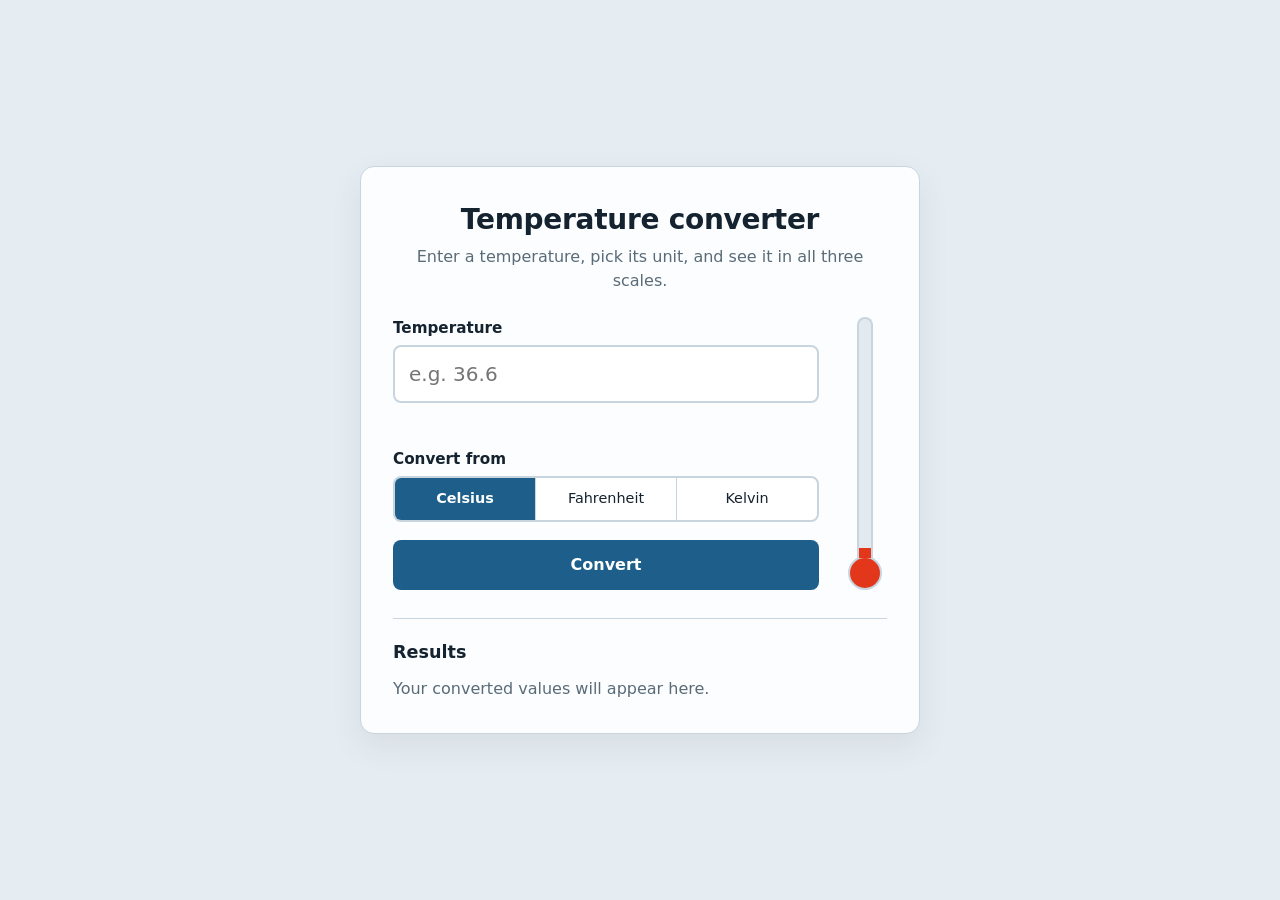
==== commit 65e63fd5: "Add files via upload" ====
--- a/index.html
+++ b/index.html
@@ -1,64 +1,66 @@
-<!doctype html>
+<!DOCTYPE html>
 <html lang="en">
 <head>
-<meta charset="utf-8"><meta name="viewport" content="width=device-width,initial-scale=1">
-<meta name="description" content="Personal portfolio of a computer science student">
-<title>Your Name | Portfolio</title>
-<link rel="preconnect" href="https://fonts.googleapis.com"><link rel="preconnect" href="https://fonts.gstatic.com" crossorigin>
-<link href="https://fonts.googleapis.com/css2?family=DM+Sans:wght@400;500;600;700&family=Space+Grotesk:wght@400;500;600;700&display=swap" rel="stylesheet">
-<link rel="stylesheet" href="style.css"><script src="script.js" defer></script>
+  <meta charset="UTF-8">
+  <meta name="viewport" content="width=device-width, initial-scale=1">
+  <title>Temperature Converter</title>
+  <link rel="stylesheet" href="style.css">
 </head>
 <body>
-<div class="progress" id="progress"></div>
-<header><nav class="nav wrap"><a class="logo" href="#home">your<span>folio</span>.</a>
-<button class="menu" id="menu" aria-label="Toggle navigation">☰</button>
-<div class="links" id="links"><a href="#about">About</a><a href="#skills">Skills</a><a href="#projects">Projects</a><a href="#contact">Contact</a></div>
-<div class="nav-right"><button id="theme" class="theme" aria-label="Toggle theme">☼</button><a class="nav-cta" href="#contact">Let's connect ↗</a></div></nav></header>
-<main>
-<section class="hero wrap" id="home"><div class="hero-copy reveal">
-<p class="pill"><i></i> OPEN TO LEARNING & COLLABORATION</p><p class="hello">HELLO, WORLD! I'M</p>
-<h1>Your Name<span>.</span></h1><h2>I build things for the <b id="typed">web</b><em>|</em></h2>
-<p class="intro">A computer science student who enjoys turning curious ideas into useful digital experiences. I love learning by building, solving problems and exploring what technology can do.</p>
-<div class="actions"><a class="btn primary" href="#projects">Explore my work ↘</a><a class="btn secondary" href="#contact">Say hello ↗</a></div>
-<div class="meta">BASED IN INDIA <i></i> ALWAYS LEARNING</div></div>
-<div class="visual reveal"><div class="orbit one"></div><div class="orbit two"></div><div class="code"><div class="code-head"><span>● ● ●</span> developer.js <span>•••</span></div>
-<pre><span>01</span> <b>const</b> developer = {
-<span>02</span>   name: <i>'Your Name'</i>,
-<span>03</span>   role: <i>'CSE Student'</i>,
-<span>04</span>   curious: <strong>true</strong>,
-<span>05</span>   skills: [<i>'Python'</i>, <i>'C'</i>],
-<span>06</span>   next: <i>'Build something cool'</i>
-<span>07</span>};</pre><small>// currently learning & creating ✦</small></div>
-<div class="float f1">✳ Creative thinker</div><div class="float f2"><i></i> Problem solver</div><div class="stamp">IDEAS<br><b>→</b><br>IMPACT</div></div>
-<a class="scroll" href="#about">↓ &nbsp; SCROLL TO EXPLORE</a></section>
+  <main class="card">
+    <h1>Temperature converter</h1>
+    <p class="intro">Enter a temperature, pick its unit, and see it in all three scales.</p>
 
-<section class="section about" id="about"><div class="wrap"><p class="eyebrow reveal">01 / A LITTLE ABOUT ME</p><h2 class="section-title reveal">Curious by nature.<br><span>Builder by choice.</span></h2>
-<div class="about-grid"><div class="quote reveal"><b>“</b><p>I believe the best way to learn technology is to <span>make something with it.</span></p></div>
-<div class="about-text reveal"><p>I'm a Computer Science and Engineering student interested in programming, software development and exploring new technologies. I enjoy breaking complex problems into smaller steps and turning ideas into working projects.</p>
-<p>Currently strengthening my foundations in Python, C and web technologies while exploring AI and cybersecurity.</p>
-<div class="facts"><div><b>01</b><small>Curiosity first</small></div><div><b>02</b><small>Learn by building</small></div><div><b>03</b><small>Keep improving</small></div></div></div></div></div></section>
+    <div class="layout">
+      <form id="converter-form" novalidate>
+        <div class="field">
+          <label for="temp-input">Temperature</label>
+          <input
+            id="temp-input"
+            name="temperature"
+            type="text"
+            inputmode="decimal"
+            autocomplete="off"
+            placeholder="e.g. 36.6"
+            aria-describedby="input-error"
+            aria-invalid="false">
+          <p id="input-error" class="error" role="alert" aria-live="polite"></p>
+        </div>
 
-<section class="section" id="skills"><div class="wrap"><div class="heading-row reveal"><div><p class="eyebrow">02 / MY TOOLKIT</p><h2 class="section-title">Tools of my <span>trade.</span></h2></div><p>Still learning, always experimenting. Here's what I'm working with.</p></div>
-<div class="skills reveal">
-<div class="skill"><b class="sicon">Py</b><div><strong>Python</strong><small>Programming</small></div><label>Learning</label></div>
-<div class="skill"><b class="sicon blue">C</b><div><strong>C</strong><small>Programming</small></div><label>Foundations</label></div>
-<div class="skill"><b class="sicon orange">5</b><div><strong>HTML & CSS</strong><small>Web fundamentals</small></div><label>Building</label></div>
-<div class="skill"><b class="sicon yellow">JS</b><div><strong>JavaScript</strong><small>Interactivity</small></div><label>Learning</label></div>
-<div class="skill"><b class="sicon green">▤</b><div><strong>SQL / SQLite</strong><small>Data storage</small></div><label>Exploring</label></div>
-<div class="skill"><b class="sicon pink">⌘</b><div><strong>Git & GitHub</strong><small>Version control</small></div><label>Exploring</label></div></div>
-<div class="soft reveal"><span>PROBLEM-SOLVING</span><span>ADAPTABILITY</span><span>TEAMWORK</span><span>QUICK LEARNING</span></div></div></section>
+        <fieldset class="field units">
+          <legend>Convert from</legend>
+          <div class="segmented">
+            <input type="radio" id="unit-c" name="unit" value="C" checked>
+            <label for="unit-c">Celsius</label>
 
-<section class="section projects" id="projects"><div class="wrap"><div class="heading-row reveal"><div><p class="eyebrow">03 / SELECTED WORK</p><h2 class="section-title">Made with <span>curiosity.</span></h2></div><p>A few things I've explored through code and experimentation.</p></div>
-<div class="filters reveal"><button class="active" data-filter="all">All projects</button><button data-filter="ai">AI & NLP</button><button data-filter="systems">Systems</button></div>
-<div class="project-grid">
-<article class="project reveal" data-kind="ai"><div class="art ai-art"><small>PROJECT 01 · AI / NLP</small><div class="orb">AI<sup>✳</sup></div><label>ASK. LEARN. DISCOVER.</label></div><div class="project-body"><p class="eyebrow">COLLEGE ASSISTANT</p><h3>AI-Powered Smart College Assistant</h3><p>A chatbot concept designed to help students find answers about courses, clubs, events and campus information through natural language questions.</p><div class="tags"><span>Python</span><span>NLP</span><span>AI</span></div><button class="details" data-project="college">Explore project ↗</button></div></article>
-<article class="project reveal" data-kind="systems"><div class="art sys-art"><small>PROJECT 02 · SYSTEMS / ML</small><div class="terminal"><p>› scanning logs...</p><p>› detecting patterns</p><p class="success">✓ anomaly detected</p><div class="bars"><i></i><i></i><i></i><i></i><i></i><i></i><i></i></div></div><label>OBSERVE. DETECT. UNDERSTAND.</label></div><div class="project-body"><p class="eyebrow">LOG ANALYSIS</p><h3>OS Log Analyzer</h3><p>A learning project exploring log collection, preprocessing, anomaly detection and visualizing system events to make troubleshooting easier.</p><div class="tags"><span>Python</span><span>SQLite</span><span>ML</span></div><button class="details" data-project="logs">Explore project ↗</button></div></article>
-</div><p class="project-note reveal">More experiments are always in progress ✳</p></div></section>
+            <input type="radio" id="unit-f" name="unit" value="F">
+            <label for="unit-f">Fahrenheit</label>
 
-<section class="section" id="contact"><div class="wrap contact reveal"><div><p class="eyebrow">04 / HAVE SOMETHING IN MIND?</p><h2>Let's make<br><span>it happen.</span></h2><p>Have a project idea, want to collaborate, or just want to talk tech? My inbox is open.</p><a class="btn primary" href="mailto:you@example.com">Say hello ↗</a></div>
-<div class="contact-links"><small>EMAIL</small><div class="email-row"><a id="email" href="mailto:you@example.com">you@example.com</a><button id="copy">Copy</button></div><small>LINKEDIN</small><a href="https://www.linkedin.com/" target="_blank" rel="noreferrer">Let's connect ↗</a><small>GITHUB</small><a href="https://github.com/" target="_blank" rel="noreferrer">Explore my code ↗</a><p id="feedback" aria-live="polite"></p></div></div></section>
-</main>
-<footer><div class="wrap foot"><a class="logo" href="#home">your<span>folio</span>.</a><p>Designed with curiosity · © <span id="year"></span></p><a href="#home">Back to top ↑</a></div></footer>
-<div class="modal" id="modal" aria-hidden="true"><div class="shade" data-close></div><div class="modal-box" role="dialog" aria-modal="true" aria-labelledby="modalTitle"><button class="close" id="close" aria-label="Close">×</button><p class="eyebrow" id="modalType"></p><h2 id="modalTitle"></h2><p id="modalDesc"></p><div id="modalTags" class="tags"></div><small>Update this section with your real repository link when ready.</small></div></div>
-<button class="top" id="top" aria-label="Back to top">↑</button>
-</body></html>+            <input type="radio" id="unit-k" name="unit" value="K">
+            <label for="unit-k">Kelvin</label>
+          </div>
+        </fieldset>
+
+        <button type="submit" id="convert-btn">Convert</button>
+      </form>
+
+      <div class="gauge" aria-hidden="true">
+        <div class="tube"><div class="mercury" id="mercury"></div></div>
+        <div class="bulb" id="bulb"></div>
+      </div>
+    </div>
+
+    <section class="results" aria-live="polite" aria-labelledby="results-heading">
+      <h2 id="results-heading">Results</h2>
+      <p id="results-empty" class="empty">Your converted values will appear here.</p>
+      <dl id="results-list" hidden>
+        <div class="row" data-unit="C"><dt>Celsius</dt><dd><span class="value" id="out-c"></span><span class="symbol">°C</span></dd></div>
+        <div class="row" data-unit="F"><dt>Fahrenheit</dt><dd><span class="value" id="out-f"></span><span class="symbol">°F</span></dd></div>
+        <div class="row" data-unit="K"><dt>Kelvin</dt><dd><span class="value" id="out-k"></span><span class="symbol">K</span></dd></div>
+      </dl>
+    </section>
+  </main>
+
+  <script src="script.js"></script>
+</body>
+</html>
--- a/style.css
+++ b/style.css
@@ -1,5 +1,132 @@
-@import url('https://fonts.googleapis.com/css2?family=DM+Sans:wght@400;500;600;700&family=Space+Grotesk:wght@400;500;600;700&display=swap');
-:root{--bg:#10101c;--surface:#191827;--surface2:#222033;--text:#f5f2ff;--muted:#aaa7bd;--line:#ffffff19;--purple:#ad91ff;--pink:#f0a9e8;--cyan:#80e5d8;--shadow:0 25px 65px #0005}*{box-sizing:border-box}html{scroll-behavior:smooth;scroll-padding-top:85px}body{margin:0;background:var(--bg);color:var(--text);font-family:'DM Sans',sans-serif;transition:.3s}body.light{--bg:#f7f5fc;--surface:#fff;--surface2:#efedf7;--text:#211d32;--muted:#6e6980;--line:#251c401c;--shadow:0 25px 65px #34245b18}a{color:inherit;text-decoration:none}button{font:inherit;cursor:pointer}.wrap{width:min(1100px,calc(100% - 42px));margin:auto}.progress{position:fixed;top:0;left:0;height:3px;width:0;background:linear-gradient(90deg,var(--purple),var(--pink),var(--cyan));z-index:99}header{position:sticky;top:0;z-index:20;background:color-mix(in srgb,var(--bg) 86%,transparent);backdrop-filter:blur(16px);border-bottom:1px solid var(--line)}.nav{height:72px;display:flex;align-items:center;justify-content:space-between}.logo{font:700 24px 'Space Grotesk';letter-spacing:-1.5px}.logo span,.section-title span,.contact h2 span{color:var(--purple)}.links,.nav-right{display:flex;align-items:center;gap:28px}.links a,.nav-cta{font-size:13px;color:var(--muted)}.links a:hover,.nav-cta:hover{color:var(--purple)}.theme,.menu{width:37px;height:37px;border:1px solid var(--line);border-radius:50%;background:var(--surface);color:var(--text)}.menu{display:none}.hero{min-height:660px;display:grid;grid-template-columns:1.05fr .95fr;align-items:center;position:relative;padding-top:55px;padding-bottom:85px}.pill{display:inline-flex;align-items:center;gap:9px;border:1px solid var(--line);border-radius:30px;padding:9px 13px;background:var(--surface);font-size:9px;letter-spacing:1.5px;color:var(--muted)}.pill i,.f2 i{width:7px;height:7px;background:#83e7a7;border-radius:50%;box-shadow:0 0 0 5px #83e7a71a}.hello,.eyebrow{font-size:10px;letter-spacing:2px;color:var(--purple);font-weight:700}.hello{margin:33px 0 8px;color:var(--muted)}h1{font:700 clamp(55px,7vw,85px)/1 'Space Grotesk';letter-spacing:-5px;margin:0}h1 span{color:var(--pink)}.hero h2{font:500 clamp(21px,2.6vw,29px) 'Space Grotesk';margin:22px 0 15px}.hero h2 b{color:var(--cyan)}.hero h2 em{font-style:normal;color:var(--purple);animation:blink .8s infinite}@keyframes blink{50%{opacity:0}}.intro{max-width:490px;color:var(--muted);font-size:14px;line-height:1.9}.actions{display:flex;gap:12px;margin-top:27px}.btn{display:inline-block;padding:14px 18px;border-radius:9px;font-size:12px;font-weight:700;transition:.2s}.btn:hover{transform:translateY(-3px)}.primary{background:linear-gradient(110deg,#a78bfa,#e7a3e9);color:#211a32;box-shadow:0 10px 30px #a78bfa30}.secondary{border:1px solid var(--line);background:var(--surface)}.meta{display:flex;align-items:center;gap:14px;margin-top:45px;color:var(--muted);font-size:9px;letter-spacing:1.5px}.meta i{height:1px;width:32px;background:var(--line)}.visual{height:420px;display:grid;place-items:center;position:relative}.orbit{position:absolute;border:1px solid #ad91ff2b;border-radius:50%}.one{width:420px;height:250px;transform:rotate(-25deg)}.two{width:330px;height:370px;transform:rotate(45deg);border-color:#f0a9e82b}.code{position:relative;z-index:2;width:min(390px,90%);padding:0 22px 24px;border:1px solid #ffffff20;border-radius:16px;background:linear-gradient(145deg,#29263e,#171725);box-shadow:0 30px 75px #0007;transform:rotate(-3deg);font:12px/2 ui-monospace,monospace}.code-head{height:45px;margin:0 -22px 20px;padding:0 17px;border-bottom:1px solid #ffffff12;display:flex;justify-content:space-between;align-items:center;color:#aaa6bd;font:10px 'DM Sans'}.code-head span:first-child{color:#eea3a8}.code pre{margin:0;color:#e7e0fa}.code pre span{color:#77718e;display:inline-block;width:23px}.code pre b{color:#c8aaff}.code pre i{color:#9de6c1;font-style:normal}.code pre strong{color:#ffbc87}.code>small{display:block;color:#817c99;margin-top:12px}.float{position:absolute;z-index:3;padding:12px 14px;border:1px solid var(--line);border-radius:10px;background:var(--surface);box-shadow:var(--shadow);font-size:11px}.f1{top:55px;right:0;color:var(--pink)}.f2{bottom:55px;left:0;display:flex;align-items:center;gap:9px}.stamp{position:absolute;right:15px;bottom:12px;width:75px;height:75px;border:1px dashed var(--purple);border-radius:50%;display:grid;place-content:center;text-align:center;font-size:9px;letter-spacing:1px;color:var(--muted);transform:rotate(10deg)}.stamp b{font-size:18px;color:var(--cyan)}.scroll{position:absolute;bottom:22px;left:0;color:var(--muted);font-size:9px;letter-spacing:2px}.section{padding:100px 0}.about{background:var(--surface);border-block:1px solid var(--line)}.section-title{font:600 clamp(34px,4vw,48px)/1.15 'Space Grotesk';letter-spacing:-2px;margin:13px 0 40px}.about-grid{display:grid;grid-template-columns:.9fr 1.1fr;gap:70px}.quote{padding:27px 30px;background:var(--surface2);border:1px solid var(--line);border-radius:14px}.quote>b{font:70px Georgia;color:var(--purple);line-height:.7}.quote p{font:500 23px/1.45 'Space Grotesk'}.quote span{color:var(--pink)}.about-text p,.heading-row>p{font-size:13px;line-height:1.9;color:var(--muted)}.facts{display:flex;gap:35px;margin-top:25px;padding-top:20px;border-top:1px solid var(--line)}.facts div{display:grid;gap:6px}.facts b{font:600 20px 'Space Grotesk';color:var(--purple)}.facts small{font-size:10px;color:var(--muted)}.heading-row{display:flex;align-items:end;justify-content:space-between;gap:25px}.heading-row .section-title{margin-bottom:35px}.heading-row>p{max-width:280px;margin:0 0 40px}.skills{display:grid;grid-template-columns:repeat(3,1fr);gap:12px}.skill{display:flex;align-items:center;gap:12px;padding:16px;border:1px solid var(--line);border-radius:12px;background:var(--surface);transition:.2s}.skill:hover{transform:translateY(-4px);border-color:var(--purple)}.sicon{width:39px;height:39px;display:grid;place-items:center;border-radius:10px;background:#ad91ff24;color:#c7b3ff;font:700 14px 'Space Grotesk'}.sicon.blue{color:#91c8ff;background:#91c8ff20}.sicon.orange{color:#ffad86;background:#ffad8620}.sicon.yellow{color:#f5d778;background:#f5d77820}.sicon.green{color:#80e5d8;background:#80e5d820}.sicon.pink{color:#f0a9e8;background:#f0a9e820}.skill div{display:grid;gap:4px}.skill strong{font-size:12px}.skill small{font-size:10px;color:var(--muted)}.skill label{margin-left:auto;color:var(--purple);font-size:9px}.soft{display:flex;flex-wrap:wrap;gap:9px;margin-top:22px}.soft span,.tags span{padding:7px 10px;border:1px solid var(--line);border-radius:30px;color:var(--muted);font-size:9px;letter-spacing:1px}.projects{background:var(--surface);border-block:1px solid var(--line)}.filters{display:flex;gap:8px;margin:-12px 0 25px}.filters button{padding:9px 14px;border:1px solid var(--line);border-radius:30px;background:transparent;color:var(--muted);font-size:11px}.filters button.active,.filters button:hover{border-color:var(--purple);background:var(--surface2);color:var(--text)}.project-grid{display:grid;grid-template-columns:1fr 1fr;gap:20px}.project{border:1px solid var(--line);border-radius:15px;overflow:hidden;background:var(--bg);transition:.25s}.project:hover{transform:translateY(-5px);border-color:#ad91ff80}.project.hide{display:none}.art{height:220px;position:relative;display:grid;place-items:center;overflow:hidden}.art>small{position:absolute;top:17px;left:18px;color:#ffffff90;font-size:9px;letter-spacing:2px}.art>label{position:absolute;bottom:17px;color:#ffffff90;font-size:9px;letter-spacing:2px}.ai-art{background:radial-gradient(circle at 50% 55%,#60448e,#2c254f 45%,#171725 80%)}.orb{width:110px;height:110px;border-radius:50%;display:grid;place-items:center;background:radial-gradient(circle at 35% 30%,#f0c9ff,#9c78eb 45%,#4c3887);box-shadow:0 0 60px #c29aff80,inset -10px -12px 25px #28145c70;font:700 35px 'Space Grotesk';color:white}.orb sup{position:absolute;margin:-100px 0 0 105px;color:#f2c2ff;font-size:25px}.sys-art{background:radial-gradient(circle at 50%,#245c58,#1b383a 45%,#171725 80%)}.terminal{width:75%;padding:15px;border:1px solid #80e5d844;border-radius:9px;background:#081619b8;color:#a5d8ca;font:10px/1.8 ui-monospace,monospace}.terminal p{margin:2px}.terminal p:first-letter{color:#80e5d8}.terminal .success{color:#91e4a8}.bars{height:25px;display:flex;align-items:end;gap:5px;margin-top:8px}.bars i{width:9%;height:40%;background:#5bc9a6;border-radius:3px 3px 0 0}.bars i:nth-child(2){height:80%}.bars i:nth-child(3){height:55%}.bars i:nth-child(4){height:95%}.bars i:nth-child(5){height:60%}.bars i:nth-child(6){height:85%}.bars i:nth-child(7){height:45%}.project-body{padding:22px}.project-body .eyebrow{font-size:9px}.project-body h3{font:600 20px 'Space Grotesk';margin:12px 0}.project-body>p:not(.eyebrow){min-height:65px;color:var(--muted);font-size:12px;line-height:1.8}.tags{display:flex;flex-wrap:wrap;gap:7px;margin:17px 0}.tags span{padding:6px 9px}.details{border:0;background:none;padding:0;color:var(--text);font-weight:700;font-size:11px}.details:hover{color:var(--purple)}.project-note{text-align:center;color:var(--muted);font-size:12px;margin-top:30px}.contact{display:grid;grid-template-columns:1fr .8fr;gap:50px;padding:50px 55px;border:1px solid var(--line);border-radius:18px;background:var(--surface);position:relative;overflow:hidden}.contact:before{content:'';position:absolute;width:280px;height:280px;right:15%;top:-190px;background:#a78bfa;filter:blur(100px);opacity:.2}.contact>div{position:relative}.contact h2{font:600 clamp(42px,5vw,60px)/1.05 'Space Grotesk';letter-spacing:-3px;margin:18px 0}.contact>div:first-child>p:not(.eyebrow){max-width:350px;color:var(--muted);font-size:13px;line-height:1.8;margin-bottom:25px}.contact-links{align-self:center;border-left:1px solid var(--line);padding-left:40px;display:grid;gap:10px}.contact-links>small{font-size:9px;letter-spacing:2px;color:var(--muted);margin-top:9px}.contact-links>a,.email-row>a{font-size:13px;font-weight:600}.email-row{display:flex;align-items:center;justify-content:space-between}.email-row button{border:1px solid var(--line);border-radius:7px;padding:6px 10px;background:var(--surface2);color:var(--text)}#feedback{min-height:15px;color:var(--cyan);font-size:10px}footer{border-top:1px solid var(--line);padding:23px 0}.foot{display:flex;align-items:center;justify-content:space-between}.foot p,.foot>a:last-child{font-size:11px;color:var(--muted)}.modal{display:none;position:fixed;inset:0;z-index:80;place-items:center;padding:20px}.modal.open{display:grid}.shade{position:absolute;inset:0;background:#05050dcc;backdrop-filter:blur(8px)}.modal-box{position:relative;width:min(510px,100%);padding:35px;border:1px solid var(--line);border-radius:16px;background:var(--surface);box-shadow:var(--shadow)}.modal-box h2{font:600 28px 'Space Grotesk'}.modal-box p:not(.eyebrow){font-size:13px;line-height:1.8;color:var(--muted)}.modal-box>small{font-size:10px;color:var(--muted)}.close{position:absolute;right:17px;top:12px;border:0;background:none;color:var(--muted);font-size:27px}.top{position:fixed;right:20px;bottom:20px;width:42px;height:42px;border:1px solid var(--line);border-radius:50%;background:var(--surface);color:var(--text);font-size:19px;opacity:0;pointer-events:none;transition:.2s}.top.show{opacity:1;pointer-events:auto}.reveal{opacity:0;transform:translateY(20px);transition:.65s}.reveal.visible{opacity:1;transform:none}
-@media(max-width:800px){.hero{grid-template-columns:1fr;padding-top:65px}.visual{height:370px}.about-grid{gap:30px}.contact{padding:38px;gap:25px}}
-@media(max-width:620px){.wrap{width:calc(100% - 34px)}.nav{height:65px}.menu{display:block;margin-left:auto;margin-right:10px}.links{display:none;position:absolute;top:65px;left:0;right:0;padding:20px 25px;background:var(--surface);border-bottom:1px solid var(--line);flex-direction:column;gap:18px}.links.open{display:flex}.nav-right{gap:8px}.nav-cta{display:none}.hero{padding-top:55px;padding-bottom:75px}.hero h1{letter-spacing:-3px}.visual{height:315px}.one{width:320px;height:200px}.two{width:270px;height:290px}.float.f1{top:20px}.float.f2{bottom:25px}.stamp{right:0;bottom:5px}.section{padding:75px 0}.about-grid{grid-template-columns:1fr;gap:18px}.heading-row{display:block}.heading-row>p{margin:-20px 0 30px}.skills{grid-template-columns:1fr 1fr;gap:8px}.skill{padding:11px;gap:8px}.skill label{display:none}.sicon{width:33px;height:33px}.project-grid{grid-template-columns:1fr}.project-body>p:not(.eyebrow){min-height:0}.contact{grid-template-columns:1fr;padding:28px 23px;gap:25px}.contact-links{border-left:0;border-top:1px solid var(--line);padding:20px 0 0}.foot{flex-wrap:wrap;gap:12px}.foot p{order:3;width:100%;margin:0}.modal-box{padding:28px 22px}}
-@media(prefers-reduced-motion:reduce){*{scroll-behavior:auto!important;animation:none!important;transition:none!important}.reveal{opacity:1;transform:none}}+:root {
+  --bg: #e6edf2;
+  --surface: #fbfdfe;
+  --ink: #14232f;
+  --muted: #5a6b78;
+  --line: #c9d5de;
+  --accent: #1d5f8a;
+  --error: #b3261e;
+  --error-bg: #fdecea;
+  --mercury: hsl(8, 78%, 50%);
+}
+
+* { box-sizing: border-box; }
+
+body {
+  margin: 0;
+  min-height: 100vh;
+  display: grid;
+  place-items: center;
+  padding: 24px 16px;
+  background: var(--bg);
+  color: var(--ink);
+  font-family: "Avenir Next", "Segoe UI", system-ui, -apple-system, sans-serif;
+  line-height: 1.5;
+}
+
+.card {
+  width: 100%;
+  max-width: 560px;
+  background: var(--surface);
+  border: 1px solid var(--line);
+  border-radius: 14px;
+  padding: 32px;
+  box-shadow: 0 12px 32px rgba(20, 35, 47, 0.08);
+}
+
+h1 { margin: 0 0 4px; font-size: 1.75rem; letter-spacing: -0.01em; text-align: center; }
+.intro { margin: 0 0 24px; color: var(--muted); text-align: center; }
+
+.layout { display: flex; gap: 24px; align-items: stretch; }
+form { flex: 1; min-width: 0; }
+
+.field { margin: 0 0 18px; padding: 0; border: 0; }
+label, legend { display: block; margin-bottom: 6px; font-weight: 600; font-size: 0.95rem; padding: 0; }
+
+input[type="text"] {
+  width: 100%;
+  padding: 12px 14px;
+  font: inherit;
+  font-size: 1.25rem;
+  color: var(--ink);
+  background: #fff;
+  border: 2px solid var(--line);
+  border-radius: 8px;
+}
+input[type="text"]:focus { outline: 3px solid rgba(29, 95, 138, 0.3); border-color: var(--accent); }
+input[type="text"][aria-invalid="true"] { border-color: var(--error); background: var(--error-bg); }
+
+.error { min-height: 1.4em; margin: 6px 0 0; color: var(--error); font-size: 0.9rem; }
+
+/* Radio buttons shown as a segmented control */
+.segmented { display: flex; border: 2px solid var(--line); border-radius: 8px; overflow: hidden; background: #fff; }
+.segmented input { position: absolute; opacity: 0; pointer-events: none; }
+.segmented label {
+  flex: 1; margin: 0; padding: 10px 6px; text-align: center; cursor: pointer;
+  font-weight: 500; font-size: 0.9rem; border-left: 1px solid var(--line);
+}
+.segmented input:first-child + label { border-left: 0; }
+.segmented input:checked + label { background: var(--accent); color: #fff; font-weight: 600; }
+.segmented input:focus-visible + label { outline: 3px solid rgba(29, 95, 138, 0.45); outline-offset: -3px; }
+
+button {
+  width: 100%;
+  padding: 13px;
+  font: inherit;
+  font-weight: 600;
+  color: #fff;
+  background: var(--accent);
+  border: 0;
+  border-radius: 8px;
+  cursor: pointer;
+}
+button:hover { background: #174d71; }
+button:focus-visible { outline: 3px solid rgba(29, 95, 138, 0.45); outline-offset: 2px; }
+
+/* Thermometer gauge: the one memorable element */
+.gauge { display: flex; flex-direction: column; align-items: center; width: 44px; flex: none; }
+.tube {
+  position: relative; flex: 1; width: 16px; min-height: 150px;
+  background: #e3eaef; border: 2px solid var(--line); border-bottom: 0;
+  border-radius: 8px 8px 0 0; overflow: hidden;
+}
+.mercury {
+  position: absolute; left: 0; right: 0; bottom: 0; height: 4%;
+  background: var(--mercury);
+  transition: height 0.5s ease, background-color 0.5s ease;
+}
+.bulb {
+  width: 34px; height: 34px; margin-top: -2px; border-radius: 50%;
+  background: var(--mercury); border: 2px solid var(--line);
+  transition: background-color 0.5s ease;
+}
+
+.results { margin-top: 28px; padding-top: 20px; border-top: 1px solid var(--line); }
+h2 { margin: 0 0 12px; font-size: 1.1rem; }
+.empty { margin: 0; color: var(--muted); }
+dl { margin: 0; }
+.row {
+  display: flex; justify-content: space-between; align-items: baseline;
+  padding: 12px 14px; margin-bottom: 8px; border-radius: 8px; background: #f0f5f8;
+}
+.row.is-input { box-shadow: inset 4px 0 0 var(--accent); }
+dt { font-weight: 600; }
+dd { margin: 0; font-variant-numeric: tabular-nums; }
+.value { font-size: 1.5rem; font-weight: 700; }
+.symbol { margin-left: 4px; color: var(--muted); font-weight: 600; }
+
+.results.has-error .row { display: none; }
+.notice {
+  margin: 0; padding: 12px 14px; border-radius: 8px;
+  background: var(--error-bg); color: var(--error); font-weight: 500;
+}
+
+@media (max-width: 480px) {
+  .card { padding: 22px 18px; }
+  .layout { gap: 16px; }
+  .segmented label { font-size: 0.8rem; }
+}
+
+@media (prefers-reduced-motion: reduce) {
+  .mercury, .bulb { transition: none; }
+}
